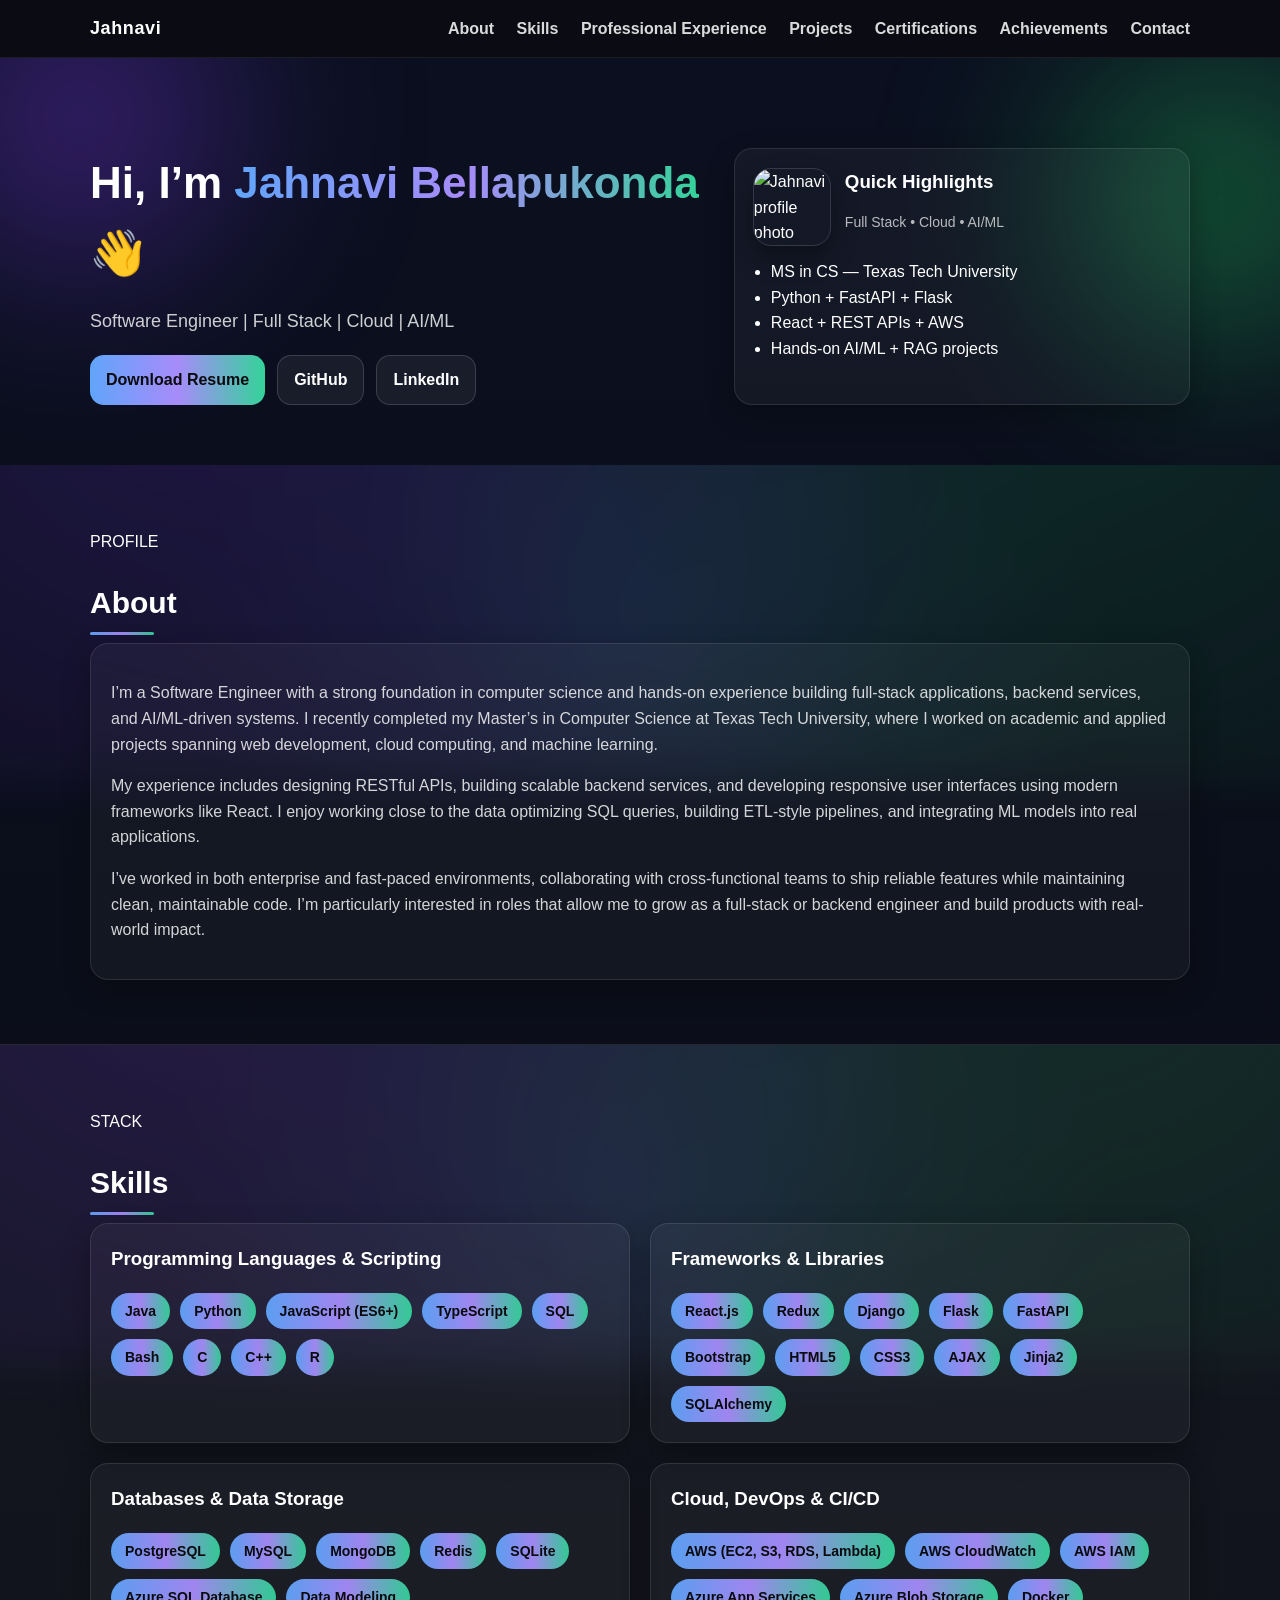
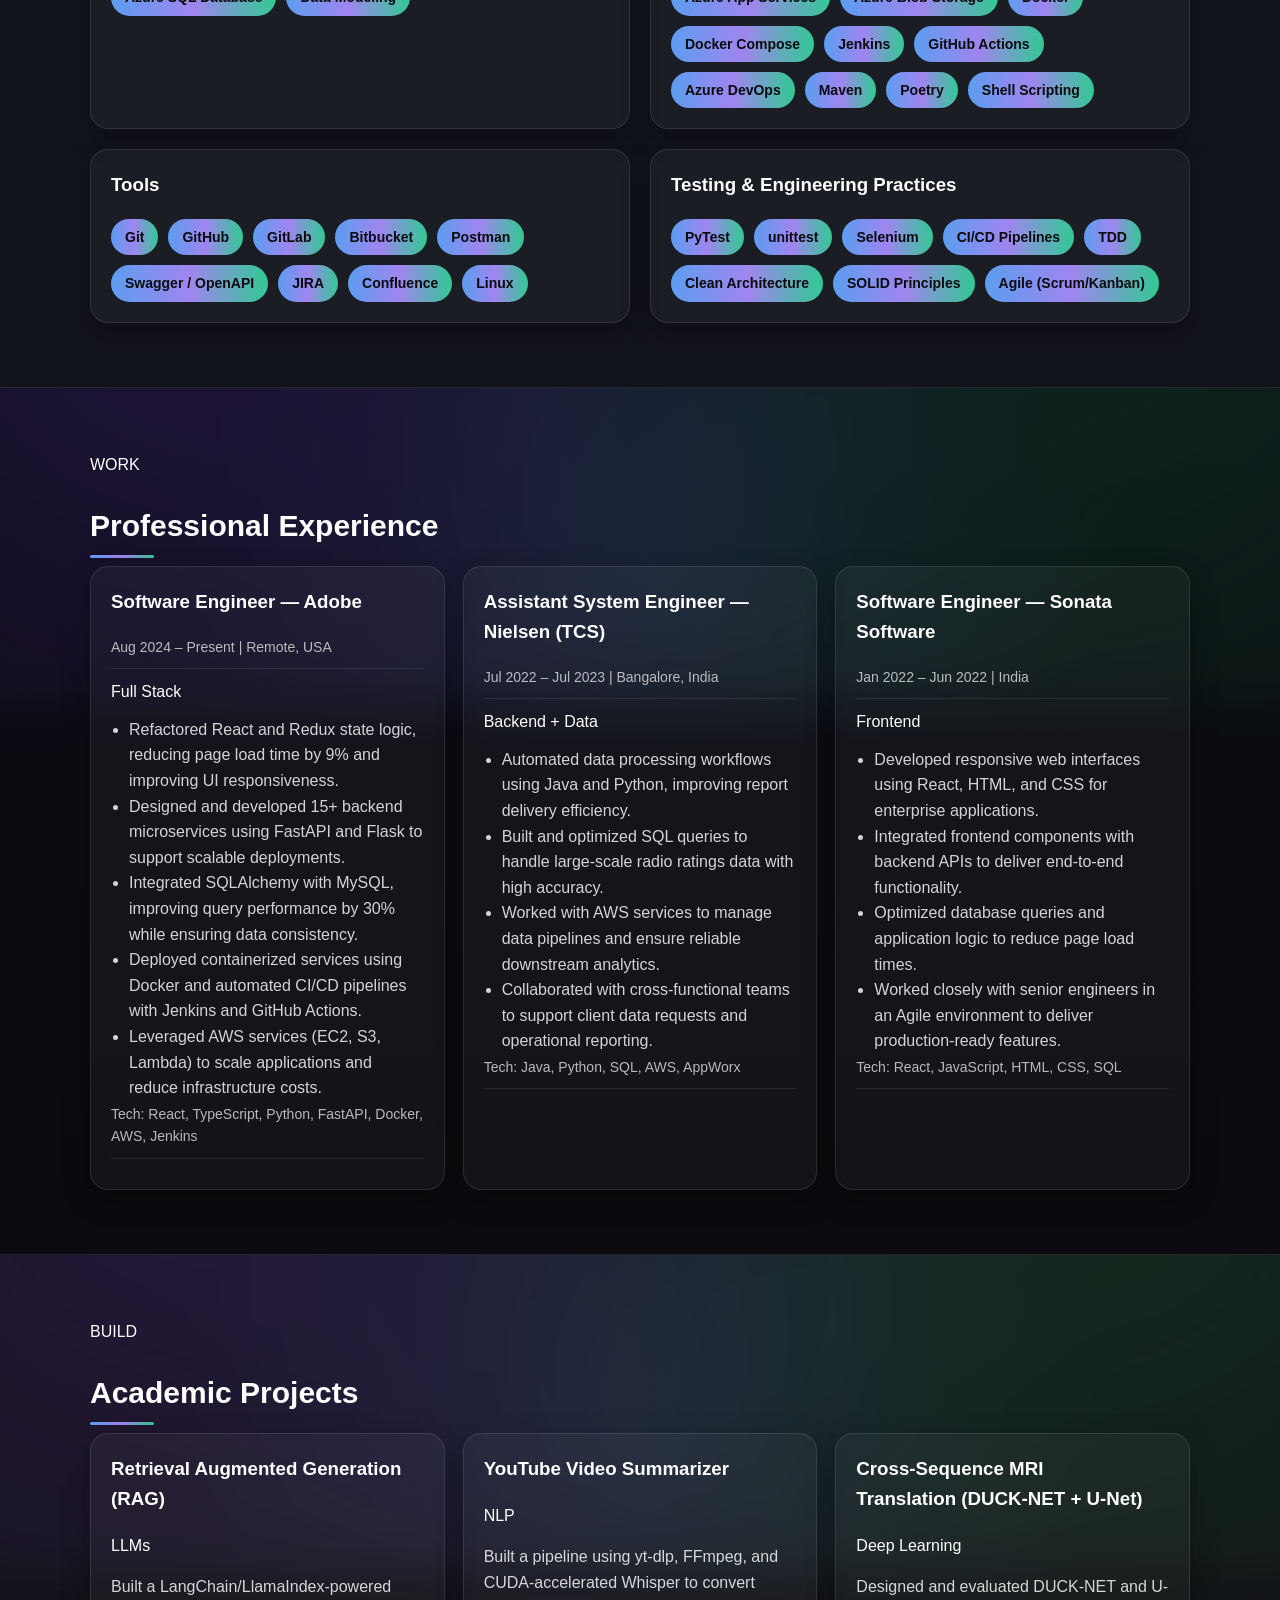
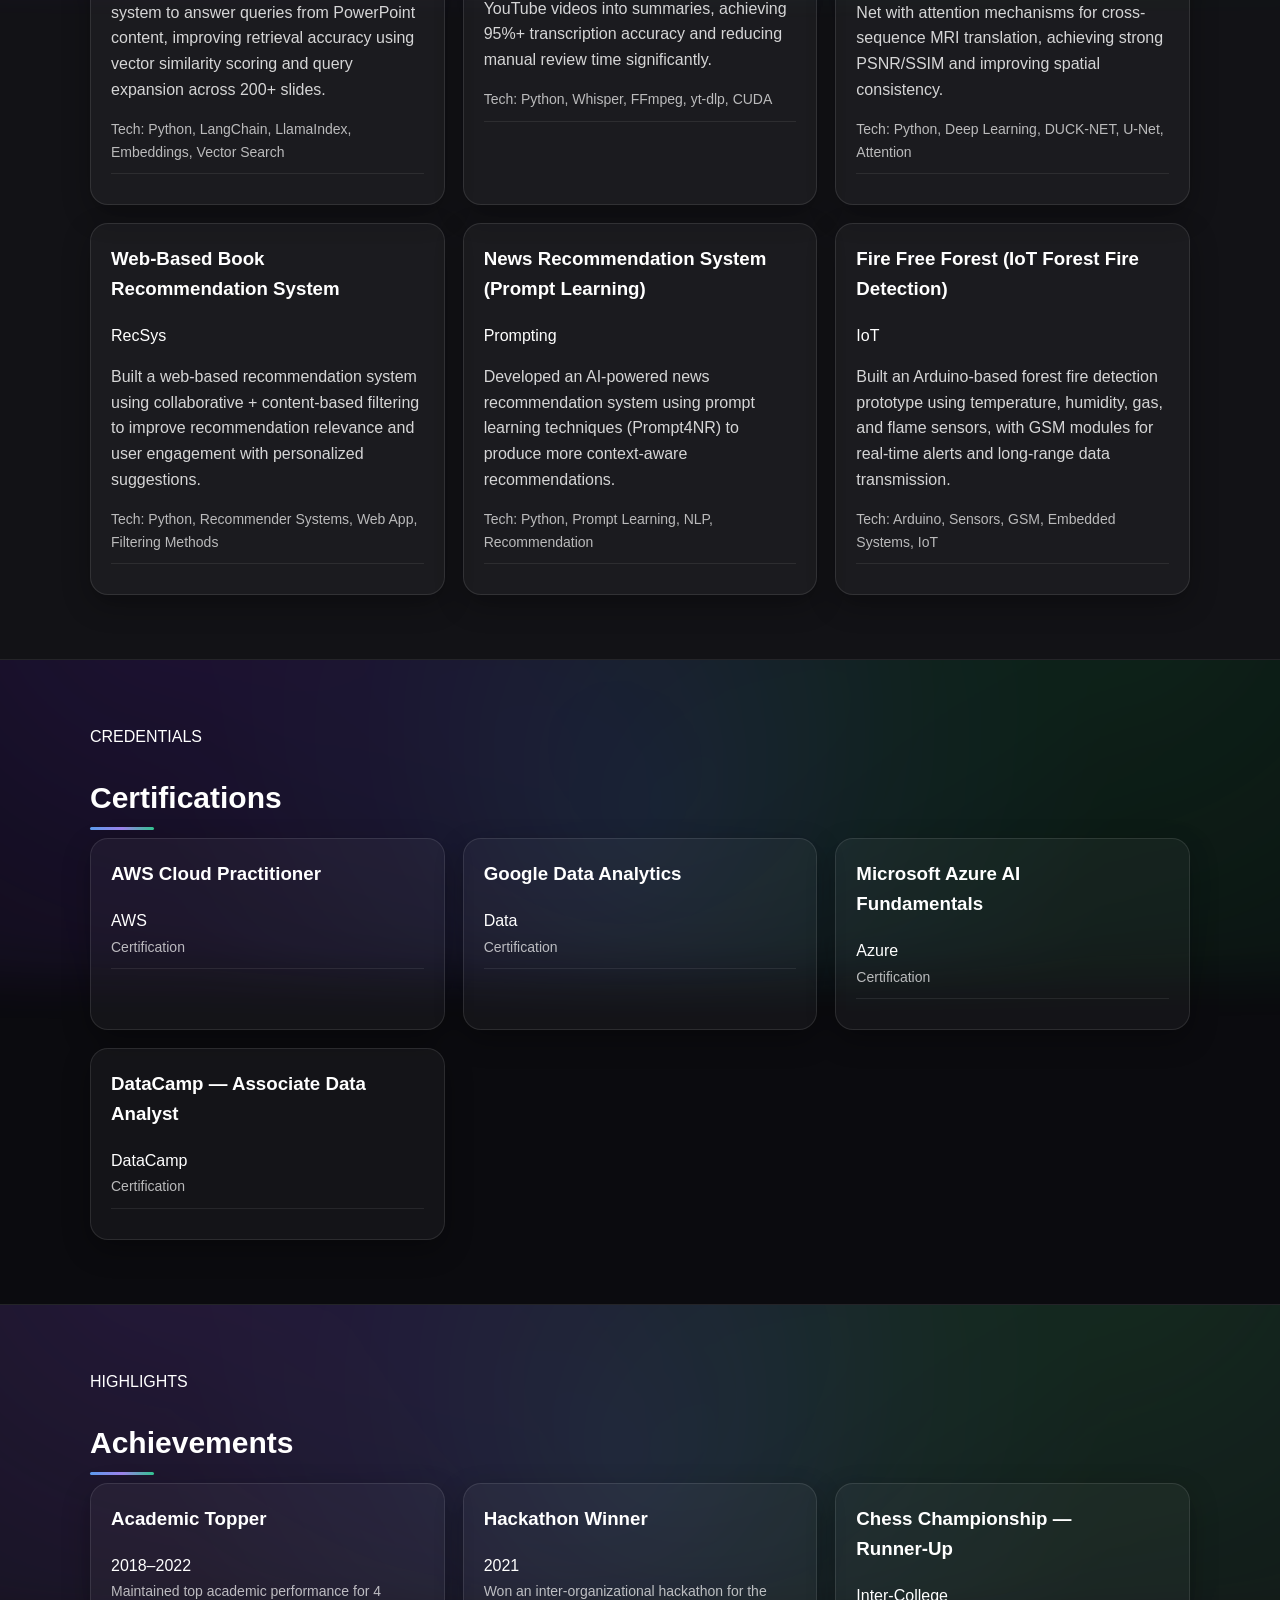
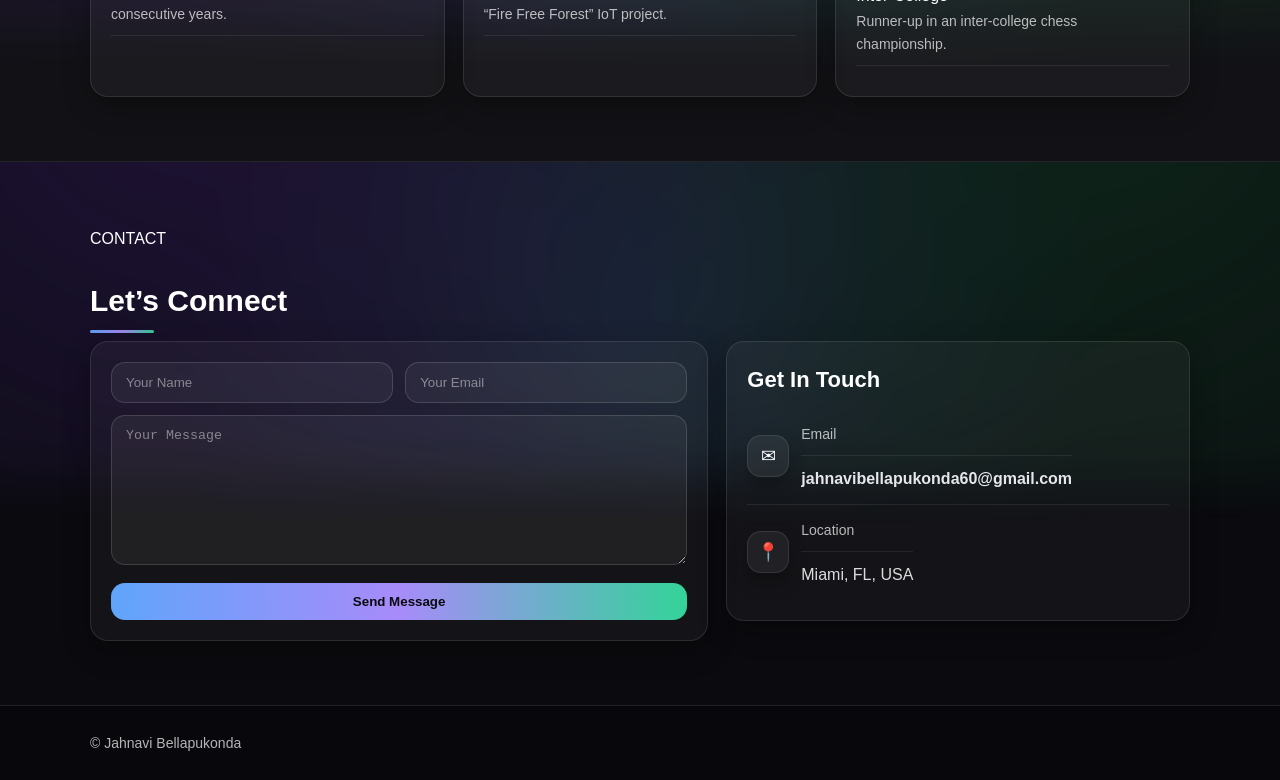
==== index.html @ 3e68bc6d "Initial commit - portfolio website" ====
<!DOCTYPE html>
<html lang="en">
<head>
  <meta charset="UTF-8" />
  <meta name="viewport" content="width=device-width, initial-scale=1.0"/>
  <title>Jahnavi Bellapukonda | Portfolio</title>
  <link rel="stylesheet" href="style.css"/>
</head>
<body>

  <header class="header">
    <div class="container nav">
      <div class="logo">Jahnavi</div>
      <nav>
        <a href="#about">About</a>
        <a href="#skills">Skills</a>
        <a href="#experience">Professional Experience</a>
        <a href="#projects">Projects</a>
        <a href="#certs">Certifications</a>
        <a href="#achievements">Achievements</a>
        <a href="#contact">Contact</a>
      </nav>
    </div>
  </header>

  <main>
    <!-- HERO -->
    <section class="hero section-glow" id="home">
      <div class="container hero-grid">
        <div>
          <h1>Hi, I’m <span class="accent">Jahnavi Bellapukonda</span> 👋</h1>
          <p class="subtitle" id="typing">Software Engineer | Full Stack | Cloud | AI/ML</p>

          <div class="btn-row">
            <a class="btn primary" href="assets/resume.pdf" target="_blank" rel="noopener">Download Resume</a>
            <a class="btn" href="https://github.com/JahnaviB4" target="_blank" rel="noopener">GitHub</a>
            <a class="btn" href="https://www.linkedin.com/in/jahnavi-bellapukonda-11b91227b/" target="_blank" rel="noopener">LinkedIn</a>
          </div>
        </div>

        <!-- RIGHT CARD: PHOTO + HIGHLIGHTS -->
        <div class="card profile-card card-hover">
          <div class="profile-top">
            <img class="avatar" src="assets/profile.jpg" alt="Jahnavi profile photo" />
            <div>
              <h3 class="profile-name">Quick Highlights</h3>
              <p class="meta">Full Stack • Cloud • AI/ML</p>
            </div>
          </div>

          <ul class="highlights">
            <li>MS in CS — Texas Tech University</li>
            <li>Python + FastAPI + Flask</li>
            <li>React + REST APIs + AWS</li>
            <li>Hands-on AI/ML + RAG projects</li>
          </ul>
        </div>
      </div>
    </section>

    <!-- ABOUT -->
    <section id="about" class="section section-glow">
      <div class="container">
        <div class="section-head">
          <div class="kicker">PROFILE</div>
          <h2>About</h2>
          <div class="section-line"></div>
        </div>

        <div class="card card-hover soft-pad">
          <p>
            I’m a Software Engineer with a strong foundation in computer science and hands-on experience building
            full-stack applications, backend services, and AI/ML-driven systems. I recently completed my Master’s
            in Computer Science at Texas Tech University, where I worked on academic and applied projects spanning
            web development, cloud computing, and machine learning.
          </p>
          <p>
            My experience includes designing RESTful APIs, building scalable backend services, and developing
            responsive user interfaces using modern frameworks like React. I enjoy working close to the data optimizing
            SQL queries, building ETL-style pipelines, and integrating ML models into real applications.
          </p>
          <p>
            I’ve worked in both enterprise and fast-paced environments, collaborating with cross-functional teams to ship
            reliable features while maintaining clean, maintainable code. I’m particularly interested in roles that allow
            me to grow as a full-stack or backend engineer and build products with real-world impact.
          </p>
        </div>
      </div>
    </section>

    <!-- SKILLS -->
    <section id="skills" class="section alt section-glow">
      <div class="container">
        <div class="section-head">
          <div class="kicker">STACK</div>
          <h2>Skills</h2>
          <div class="section-line"></div>
        </div>

        <div class="grid-2">
          <div class="chipbox card-hover">
            <h3>Programming Languages & Scripting</h3>
            <div class="chips">
              <span class="chip">Java</span>
              <span class="chip">Python</span>
              <span class="chip">JavaScript (ES6+)</span>
              <span class="chip">TypeScript</span>
              <span class="chip">SQL</span>
              <span class="chip">Bash</span>
              <span class="chip">C</span>
              <span class="chip">C++</span>
              <span class="chip">R</span>
            </div>
          </div>

          <div class="chipbox card-hover">
            <h3>Frameworks & Libraries</h3>
            <div class="chips">
              <span class="chip">React.js</span>
              <span class="chip">Redux</span>
              <span class="chip">Django</span>
              <span class="chip">Flask</span>
              <span class="chip">FastAPI</span>
              <span class="chip">Bootstrap</span>
              <span class="chip">HTML5</span>
              <span class="chip">CSS3</span>
              <span class="chip">AJAX</span>
              <span class="chip">Jinja2</span>
              <span class="chip">SQLAlchemy</span>
            </div>
          </div>

          <div class="chipbox card-hover">
            <h3>Databases & Data Storage</h3>
            <div class="chips">
              <span class="chip">PostgreSQL</span>
              <span class="chip">MySQL</span>
              <span class="chip">MongoDB</span>
              <span class="chip">Redis</span>
              <span class="chip">SQLite</span>
              <span class="chip">Azure SQL Database</span>
              <span class="chip">Data Modeling</span>
            </div>
          </div>

          <div class="chipbox card-hover">
            <h3>Cloud, DevOps & CI/CD</h3>
            <div class="chips">
              <span class="chip">AWS (EC2, S3, RDS, Lambda)</span>
              <span class="chip">AWS CloudWatch</span>
              <span class="chip">AWS IAM</span>
              <span class="chip">Azure App Services</span>
              <span class="chip">Azure Blob Storage</span>
              <span class="chip">Docker</span>
              <span class="chip">Docker Compose</span>
              <span class="chip">Jenkins</span>
              <span class="chip">GitHub Actions</span>
              <span class="chip">Azure DevOps</span>
              <span class="chip">Maven</span>
              <span class="chip">Poetry</span>
              <span class="chip">Shell Scripting</span>
            </div>
          </div>

          <div class="chipbox card-hover">
            <h3>Tools</h3>
            <div class="chips">
              <span class="chip">Git</span>
              <span class="chip">GitHub</span>
              <span class="chip">GitLab</span>
              <span class="chip">Bitbucket</span>
              <span class="chip">Postman</span>
              <span class="chip">Swagger / OpenAPI</span>
              <span class="chip">JIRA</span>
              <span class="chip">Confluence</span>
              <span class="chip">Linux</span>
            </div>
          </div>

          <div class="chipbox card-hover">
            <h3>Testing & Engineering Practices</h3>
            <div class="chips">
              <span class="chip">PyTest</span>
              <span class="chip">unittest</span>
              <span class="chip">Selenium</span>
              <span class="chip">CI/CD Pipelines</span>
              <span class="chip">TDD</span>
              <span class="chip">Clean Architecture</span>
              <span class="chip">SOLID Principles</span>
              <span class="chip">Agile (Scrum/Kanban)</span>
            </div>
          </div>
        </div>
      </div>
    </section>

    <!-- EXPERIENCE -->
    <section id="experience" class="section section-glow">
      <div class="container">
        <div class="section-head">
          <div class="kicker">WORK</div>
          <h2>Professional Experience</h2>
          <div class="section-line"></div>
        </div>

        <div class="cards">
          <article class="proj card-hover">
            <div class="card-top">
              <div>
                <h3>Software Engineer — Adobe</h3>
                <p class="meta">Aug 2024 – Present | Remote, USA</p>
              </div>
              <span class="pill">Full Stack</span>
            </div>

            <ul>
              <li>Refactored React and Redux state logic, reducing page load time by 9% and improving UI responsiveness.</li>
              <li>Designed and developed 15+ backend microservices using FastAPI and Flask to support scalable deployments.</li>
              <li>Integrated SQLAlchemy with MySQL, improving query performance by 30% while ensuring data consistency.</li>
              <li>Deployed containerized services using Docker and automated CI/CD pipelines with Jenkins and GitHub Actions.</li>
              <li>Leveraged AWS services (EC2, S3, Lambda) to scale applications and reduce infrastructure costs.</li>
            </ul>
            <p class="meta">Tech: React, TypeScript, Python, FastAPI, Docker, AWS, Jenkins</p>
          </article>

          <article class="proj card-hover">
            <div class="card-top">
              <div>
                <h3>Assistant System Engineer — Nielsen (TCS)</h3>
                <p class="meta">Jul 2022 – Jul 2023 | Bangalore, India</p>
              </div>
              <span class="pill">Backend + Data</span>
            </div>

            <ul>
              <li>Automated data processing workflows using Java and Python, improving report delivery efficiency.</li>
              <li>Built and optimized SQL queries to handle large-scale radio ratings data with high accuracy.</li>
              <li>Worked with AWS services to manage data pipelines and ensure reliable downstream analytics.</li>
              <li>Collaborated with cross-functional teams to support client data requests and operational reporting.</li>
            </ul>
            <p class="meta">Tech: Java, Python, SQL, AWS, AppWorx</p>
          </article>

          <article class="proj card-hover">
            <div class="card-top">
              <div>
                <h3>Software Engineer — Sonata Software</h3>
                <p class="meta">Jan 2022 – Jun 2022 | India</p>
              </div>
              <span class="pill">Frontend</span>
            </div>

            <ul>
              <li>Developed responsive web interfaces using React, HTML, and CSS for enterprise applications.</li>
              <li>Integrated frontend components with backend APIs to deliver end-to-end functionality.</li>
              <li>Optimized database queries and application logic to reduce page load times.</li>
              <li>Worked closely with senior engineers in an Agile environment to deliver production-ready features.</li>
            </ul>
            <p class="meta">Tech: React, JavaScript, HTML, CSS, SQL</p>
          </article>
        </div>
      </div>
    </section>

    <!-- PROJECTS -->
    <section id="projects" class="section alt section-glow">
      <div class="container">
        <div class="section-head">
          <div class="kicker">BUILD</div>
          <h2>Academic Projects</h2>
          <div class="section-line"></div>
        </div>

        <div class="cards">
          <article class="proj card-hover">
            <div class="card-top">
              <h3>Retrieval Augmented Generation (RAG)</h3>
              <span class="pill">LLMs</span>
            </div>
            <p>
              Built a LangChain/LlamaIndex-powered system to answer queries from PowerPoint content, improving retrieval
              accuracy using vector similarity scoring and query expansion across 200+ slides.
            </p>
            <p class="meta">Tech: Python, LangChain, LlamaIndex, Embeddings, Vector Search</p>
          </article>

          <article class="proj card-hover">
            <div class="card-top">
              <h3>YouTube Video Summarizer</h3>
              <span class="pill">NLP</span>
            </div>
            <p>
              Built a pipeline using yt-dlp, FFmpeg, and CUDA-accelerated Whisper to convert YouTube videos into summaries,
              achieving 95%+ transcription accuracy and reducing manual review time significantly.
            </p>
            <p class="meta">Tech: Python, Whisper, FFmpeg, yt-dlp, CUDA</p>
          </article>

          <article class="proj card-hover">
            <div class="card-top">
              <h3>Cross-Sequence MRI Translation (DUCK-NET + U-Net)</h3>
              <span class="pill">Deep Learning</span>
            </div>
            <p>
              Designed and evaluated DUCK-NET and U-Net with attention mechanisms for cross-sequence MRI translation,
              achieving strong PSNR/SSIM and improving spatial consistency.
            </p>
            <p class="meta">Tech: Python, Deep Learning, DUCK-NET, U-Net, Attention</p>
          </article>

          <article class="proj card-hover">
            <div class="card-top">
              <h3>Web-Based Book Recommendation System</h3>
              <span class="pill">RecSys</span>
            </div>
            <p>
              Built a web-based recommendation system using collaborative + content-based filtering to improve recommendation
              relevance and user engagement with personalized suggestions.
            </p>
            <p class="meta">Tech: Python, Recommender Systems, Web App, Filtering Methods</p>
          </article>

          <article class="proj card-hover">
            <div class="card-top">
              <h3>News Recommendation System (Prompt Learning)</h3>
              <span class="pill">Prompting</span>
            </div>
            <p>
              Developed an AI-powered news recommendation system using prompt learning techniques (Prompt4NR) to produce
              more context-aware recommendations.
            </p>
            <p class="meta">Tech: Python, Prompt Learning, NLP, Recommendation</p>
          </article>

          <article class="proj card-hover">
            <div class="card-top">
              <h3>Fire Free Forest (IoT Forest Fire Detection)</h3>
              <span class="pill">IoT</span>
            </div>
            <p>
              Built an Arduino-based forest fire detection prototype using temperature, humidity, gas, and flame sensors, with
              GSM modules for real-time alerts and long-range data transmission.
            </p>
            <p class="meta">Tech: Arduino, Sensors, GSM, Embedded Systems, IoT</p>
          </article>
        </div>
      </div>
    </section>

    <!-- CERTIFICATIONS -->
    <section id="certs" class="section section-glow">
      <div class="container">
        <div class="section-head">
          <div class="kicker">CREDENTIALS</div>
          <h2>Certifications</h2>
          <div class="section-line"></div>
        </div>

        <div class="cards">
          <article class="proj card-hover">
            <div class="card-top">
              <h3>AWS Cloud Practitioner</h3>
              <span class="pill">AWS</span>
            </div>
            <p class="meta">Certification</p>
          </article>

          <article class="proj card-hover">
            <div class="card-top">
              <h3>Google Data Analytics</h3>
              <span class="pill">Data</span>
            </div>
            <p class="meta">Certification</p>
          </article>

          <article class="proj card-hover">
            <div class="card-top">
              <h3>Microsoft Azure AI Fundamentals</h3>
              <span class="pill">Azure</span>
            </div>
            <p class="meta">Certification</p>
          </article>

          <!-- NEW CERT -->
          <article class="proj card-hover">
            <div class="card-top">
              <h3>DataCamp — Associate Data Analyst</h3>
              <span class="pill">DataCamp</span>
            </div>
            <p class="meta">Certification</p>
          </article>
        </div>
      </div>
    </section>

    <!-- ACHIEVEMENTS (NEW) -->
    <section id="achievements" class="section alt section-glow">
      <div class="container">
        <div class="section-head">
          <div class="kicker">HIGHLIGHTS</div>
          <h2>Achievements</h2>
          <div class="section-line"></div>
        </div>

        <div class="cards">
          <article class="proj card-hover">
            <div class="card-top">
              <h3>Academic Topper</h3>
              <span class="pill">2018–2022</span>
            </div>
            <p class="meta">Maintained top academic performance for 4 consecutive years.</p>
          </article>

          <article class="proj card-hover">
            <div class="card-top">
              <h3>Hackathon Winner</h3>
              <span class="pill">2021</span>
            </div>
            <p class="meta">Won an inter-organizational hackathon for the “Fire Free Forest” IoT project.</p>
          </article>

          <article class="proj card-hover">
            <div class="card-top">
              <h3>Chess Championship — Runner-Up</h3>
              <span class="pill">Inter-College</span>
            </div>
            <p class="meta">Runner-up in an inter-college chess championship.</p>
          </article>
        </div>
      </div>
    </section>

    <!-- CONTACT -->
    <section id="contact" class="section section-glow">
  <div class="container">
    <div class="section-head">
      <div class="kicker">CONTACT</div>
      <h2>Let’s Connect</h2>
      <div class="section-line"></div>
    </div>

    <div class="contact-grid">
      <!-- LEFT: FORM -->
      <div class="proj contact-card card-hover">
        <form id="contactForm"
      class="contact-form"
      action="https://formsubmit.co/jahnavibellapukonda60@gmail.com"
      method="POST">
          
          <input type="hidden" name="_subject" value="New message from portfolio">
          <input type="hidden" name="_captcha" value="false">
          <input type="hidden" name="_template" value="table">
          <input type="hidden" name="_next" value="thankyou.html">

          <div class="row-2">
            <input class="input" type="text" name="name" placeholder="Your Name" required>
            <input class="input" type="email" name="email" placeholder="Your Email" required>
          </div>

          <textarea class="input textarea" name="message" placeholder="Your Message" required></textarea>

          <button class="btn primary submit-btn" type="submit">Send Message</button>
        </form>
        <div id="form-status" class="form-status"></div>

        
      </div>

      <!-- RIGHT: GET IN TOUCH -->
      <div class="proj contact-info card-hover">
        <h3 class="contact-title">Get In Touch</h3>

        <div class="info-item">
          <div class="info-icon" aria-hidden="true">✉</div>
          <div>
            <div class="meta">Email</div>
            <a class="info-link" href="mailto:jahnavibellapukonda60@gmail.com">
              jahnavibellapukonda60@gmail.com
            </a>
          </div>
        </div>

        <div class="info-item">
          <div class="info-icon" aria-hidden="true">📍</div>
          <div>
            <div class="meta">Location</div>
            <div class="info-text">Miami, FL, USA</div>
          </div>
        </div>
      </div>
    </div>
  </div>
</section>


  </main>

  <footer class="footer">
    <div class="container">© <span id="year"></span> Jahnavi Bellapukonda</div>
  </footer>

  <script src="script.js"></script>
</body>
</html>
---- style.css ----
/* =====================
   GLOBAL STYLES
===================== */
* { box-sizing: border-box; }

html { scroll-behavior: smooth; }

body {
  margin: 0;
  font-family: "Inter", Arial, sans-serif;
  background: linear-gradient(180deg, #0b1020 0%, #0b0b0f 50%, #0b0b0f 100%);
  color: #ffffff;
  line-height: 1.6;
}

/* Make all sections feel like the hero (subtle texture + glow) */
.section {
  padding: 64px 0;
  position: relative;
  overflow: hidden;
}

.section::before {
  content: "";
  position: absolute;
  inset: -200px -120px auto -120px;
  height: 520px;
  background:
    radial-gradient(circle at 20% 20%, rgba(124, 58, 237, 0.22) 0%, transparent 60%),
    radial-gradient(circle at 80% 20%, rgba(34, 197, 94, 0.18) 0%, transparent 58%),
    radial-gradient(circle at 50% 70%, rgba(96, 165, 250, 0.14) 0%, transparent 55%);
  filter: blur(26px);
  opacity: 0.8;
  pointer-events: none;
  z-index: 0;
}

.section > .container {
  position: relative;
  z-index: 1;
}

.section.alt {
  background: rgba(255, 255, 255, 0.03);
  border-top: 1px solid rgba(255, 255, 255, 0.08);
  border-bottom: 1px solid rgba(255, 255, 255, 0.08);
}

/* Subtle “grid noise” for depth */
body::before {
  content: "";
  position: fixed;
  inset: 0;
  background:
    linear-gradient(rgba(255,255,255,0.04) 1px, transparent 1px),
    linear-gradient(90deg, rgba(255,255,255,0.04) 1px, transparent 1px);
  background-size: 48px 48px;
  opacity: 0.03;
  pointer-events: none;
  z-index: -1;
}

/* =====================
   LAYOUT
===================== */
.container {
  width: min(1100px, 92%);
  margin: 0 auto;
}

/* =====================
   HEADER / NAV
===================== */
.header {
  position: sticky;
  top: 0;
  z-index: 100;
  background: rgba(10, 10, 15, 0.7);
  backdrop-filter: blur(12px);
  border-bottom: 1px solid rgba(255,255,255,0.08);
}

.nav {
  display: flex;
  align-items: center;
  justify-content: space-between;
  padding: 14px 0;
}

.logo {
  font-size: 18px;
  font-weight: 800;
  letter-spacing: 0.6px;
}

nav a {
  margin-left: 18px;
  text-decoration: none;
  color: rgba(255,255,255,0.85);
  font-weight: 600;
}

nav a:hover { color: #ffffff; }

/* =====================
   HERO SECTION
===================== */
.hero {
  position: relative;
  padding: 90px 0 60px;
  overflow: hidden;
}

/* Glow blobs */
.hero::before,
.hero::after {
  content: "";
  position: absolute;
  width: 520px;
  height: 520px;
  filter: blur(90px);
  opacity: 0.55;
  border-radius: 50%;
  z-index: 0;
}

.hero::before {
  left: -180px;
  top: -200px;
  background: radial-gradient(circle, #7c3aed 0%, transparent 60%);
}

.hero::after {
  right: -200px;
  top: -120px;
  background: radial-gradient(circle, #22c55e 0%, transparent 60%);
}

.hero-grid {
  position: relative;
  z-index: 1;
  display: grid;
  grid-template-columns: 1.35fr 1fr;
  gap: 28px;
}

h1 {
  font-size: 44px;
  margin: 0 0 12px;
}

.subtitle {
  font-size: 18px;
  color: rgba(255,255,255,0.8);
  margin-bottom: 20px;
}

.accent {
  background: linear-gradient(90deg, #60a5fa, #a78bfa, #34d399);
  background-clip: text;
  -webkit-background-clip: text;
  color: transparent;
}

/* =====================
   BUTTONS
===================== */
.btn-row {
  display: flex;
  gap: 12px;
  flex-wrap: wrap;
  margin-top: 10px;
}

.btn {
  padding: 11px 16px;
  border-radius: 14px;
  text-decoration: none;
  font-weight: 700;
  color: #ffffff;
  border: 1px solid rgba(255,255,255,0.15);
  background: rgba(255,255,255,0.06);
  transition: transform 0.15s ease, background 0.15s ease, box-shadow 0.15s ease;
  display: inline-flex;
  align-items: center;
  justify-content: center;
}

.btn:hover {
  transform: translateY(-2px);
  background: rgba(255,255,255,0.12);
  box-shadow: 0 14px 30px rgba(0,0,0,0.4);
}

.btn.primary {
  border: none;
  color: #0b0b0f;
  background: linear-gradient(90deg, #60a5fa, #a78bfa, #34d399);
}

/* =====================
   TEXT
===================== */
h2 {
  font-size: 30px;
  margin-bottom: 16px;
  position: relative;
  display: inline-block;
}

h2::after {
  content: "";
  position: absolute;
  left: 0;
  bottom: -8px;
  width: 64px;
  height: 3px;
  border-radius: 999px;
  background: linear-gradient(90deg, #60a5fa, #a78bfa, #34d399);
  opacity: 0.95;
}

h3 { margin-top: 0; }

p { color: rgba(255,255,255,0.82); }

.meta {
  font-size: 14px;
  color: rgba(255,255,255,0.7);
}

/* =====================
   CARDS (Base)
===================== */
.card,
.proj,
.chipbox {
  background: rgba(255,255,255,0.04);
  border: 1px solid rgba(255,255,255,0.10);
  border-radius: 18px;
  padding: 20px;
  box-shadow: 0 10px 28px rgba(0,0,0,0.3);
  position: relative;
  overflow: hidden;
  transition: transform 0.18s ease, box-shadow 0.18s ease, border-color 0.18s ease, background 0.18s ease;
}

/* Gradient “sheen” overlay */
.card::before,
.proj::before,
.chipbox::before {
  content: "";
  position: absolute;
  inset: -2px;
  background: radial-gradient(circle at 15% 10%, rgba(96,165,250,0.18), transparent 55%),
              radial-gradient(circle at 85% 30%, rgba(167,139,250,0.16), transparent 55%),
              radial-gradient(circle at 70% 90%, rgba(52,211,153,0.14), transparent 55%);
  opacity: 0;
  transition: opacity 0.18s ease;
  pointer-events: none;
}

/* Card hover for ALL blocks you asked:
   - Skills blocks (chipbox)
   - Professional Experience cards (proj)
   - Academic Projects cards (proj)
   - Certifications cards (proj)
   - Achievements cards (use .proj as well in HTML)
*/
.card:hover,
.proj:hover,
.chipbox:hover {
  transform: translateY(-6px);
  background: rgba(255,255,255,0.06);
  border-color: rgba(147,197,253,0.35);
  box-shadow: 0 18px 42px rgba(0,0,0,0.45);
}

.card:hover::before,
.proj:hover::before,
.chipbox:hover::before {
  opacity: 1;
}

/* Slight lift on lists inside cards */
.proj ul {
  margin: 12px 0 0;
  padding-left: 18px;
}

.proj li { color: rgba(255,255,255,0.82); }

.cards {
  display: grid;
  grid-template-columns: repeat(3, 1fr);
  gap: 18px;
}

/* =====================
   HERO PROFILE CARD
===================== */
.profile-card { padding: 18px; }

.profile-top {
  display: flex;
  gap: 14px;
  align-items: center;
  margin-bottom: 12px;
}

.avatar {
  width: 78px;
  height: 78px;
  border-radius: 18px;
  object-fit: cover;
  border: 1px solid rgba(255,255,255,0.14);
  box-shadow: 0 12px 24px rgba(0,0,0,0.35);
}

.profile-name { margin: 0; }

.highlights {
  margin: 10px 0 0;
  padding-left: 18px;
}

/* =====================
   SKILLS SECTION
===================== */
.grid-2 {
  display: grid;
  grid-template-columns: 1fr 1fr;
  gap: 20px;
}

.chips {
  display: flex;
  flex-wrap: wrap;
  gap: 10px;
  margin-top: 10px;
}

.chip {
  padding: 7px 14px;
  font-size: 14px;
  font-weight: 700;
  border-radius: 999px;
  color: #0b0b0f;
  background: linear-gradient(
    90deg,
    rgba(96,165,250,0.95),
    rgba(167,139,250,0.95),
    rgba(52,211,153,0.95)
  );
  transition: transform 0.12s ease, filter 0.12s ease;
}

.chip:hover {
  transform: scale(1.06);
  filter: brightness(1.05);
}

/* Add a small badge-like label style if you want to use later */
.badge {
  display: inline-flex;
  align-items: center;
  gap: 8px;
  font-weight: 800;
  font-size: 13px;
  color: rgba(255,255,255,0.9);
  padding: 8px 12px;
  border-radius: 999px;
  border: 1px solid rgba(255,255,255,0.12);
  background: rgba(255,255,255,0.05);
}

/* =====================
   EXPERIENCE / PROJECTS / CERTS / ACHIEVEMENTS (extra polish)
===================== */
/* Title row inside cards: optional for small icons */
.proj h3 {
  display: flex;
  align-items: center;
  justify-content: space-between;
  gap: 10px;
}

.proj h3::after {
  content: "↗";
  font-size: 14px;
  opacity: 0;
  transform: translateY(2px);
  transition: opacity 0.18s ease, transform 0.18s ease;
  color: rgba(191,219,254,0.95);
}

.proj:hover h3::after {
  opacity: 1;
  transform: translateY(0px);
}

/* Subtle divider line inside project/experience cards */
.proj .meta {
  margin-top: 2px;
  margin-bottom: 10px;
  padding-bottom: 10px;
  border-bottom: 1px solid rgba(255,255,255,0.08);
}

/* =====================
   CONTACT SECTION
===================== */
.contact-grid {
  display: grid;
  grid-template-columns: 1.2fr 0.9fr;
  gap: 18px;
  align-items: start;
}

.contact-form { display: grid; gap: 12px; }

.row-2 {
  display: grid;
  grid-template-columns: 1fr 1fr;
  gap: 12px;
}

.input {
  width: 100%;
  padding: 12px 14px;
  border-radius: 14px;
  border: 1px solid rgba(255,255,255,0.14);
  background: rgba(255,255,255,0.05);
  color: rgba(255,255,255,0.92);
  outline: none;
}

.input::placeholder { color: rgba(255,255,255,0.45); }

.input:focus {
  border-color: rgba(147,197,253,0.65);
  box-shadow: 0 0 0 3px rgba(147,197,253,0.12);
}

.textarea {
  min-height: 150px;
  resize: vertical;
}

.submit-btn {
  margin-top: 6px;
  cursor: pointer;
}

.contact-title {
  margin-bottom: 12px;
  font-size: 22px;
}

.info-item {
  display: flex;
  gap: 12px;
  align-items: center;
  padding: 12px 0;
  border-bottom: 1px solid rgba(255,255,255,0.08);
}

.info-item:last-of-type { border-bottom: none; }

.info-icon {
  width: 42px;
  height: 42px;
  border-radius: 14px;
  display: grid;
  place-items: center;
  background: rgba(255,255,255,0.06);
  border: 1px solid rgba(255,255,255,0.10);
  box-shadow: 0 10px 18px rgba(0,0,0,0.25);
  font-size: 18px;
}

.info-link {
  color: #e5e7eb;
  text-decoration: none;
  font-weight: 700;
}

.info-link:hover { color: #ffffff; }

.info-text { color: rgba(255,255,255,0.85); }

.socials { margin-top: 16px; }

.socials-title {
  font-weight: 800;
  letter-spacing: 0.4px;
  margin-bottom: 10px;
  color: rgba(255,255,255,0.9);
}

.social-row {
  display: flex;
  gap: 10px;
  flex-wrap: wrap;
}

.social-btn {
  width: 44px;
  height: 44px;
  border-radius: 999px;
  display: grid;
  place-items: center;
  text-decoration: none;
  font-weight: 900;
  color: #0b0b0f;
  background: linear-gradient(90deg, #60a5fa, #a78bfa, #34d399);
  border: 1px solid rgba(255,255,255,0.12);
  transition: transform 0.12s ease, box-shadow 0.12s ease, filter 0.12s ease;
}

.social-btn:hover {
  transform: translateY(-2px);
  box-shadow: 0 14px 30px rgba(0,0,0,0.35);
  filter: brightness(1.05);
}

/* =====================
   FOOTER
===================== */
.footer {
  padding: 26px 0;
  border-top: 1px solid rgba(255,255,255,0.1);
  background: rgba(0,0,0,0.2);
  color: rgba(255,255,255,0.7);
  font-size: 14px;
}

/* =====================
   LINKS
===================== */
a { color: #93c5fd; }
a:hover { color: #bfdbfe; }

/* =====================
   RESPONSIVE
===================== */
@media (max-width: 900px) {
  .hero-grid { grid-template-columns: 1fr; }
  .cards { grid-template-columns: 1fr; }
  .grid-2 { grid-template-columns: 1fr; }
  .contact-grid { grid-template-columns: 1fr; }
  .row-2 { grid-template-columns: 1fr; }
  h1 { font-size: 36px; }
}
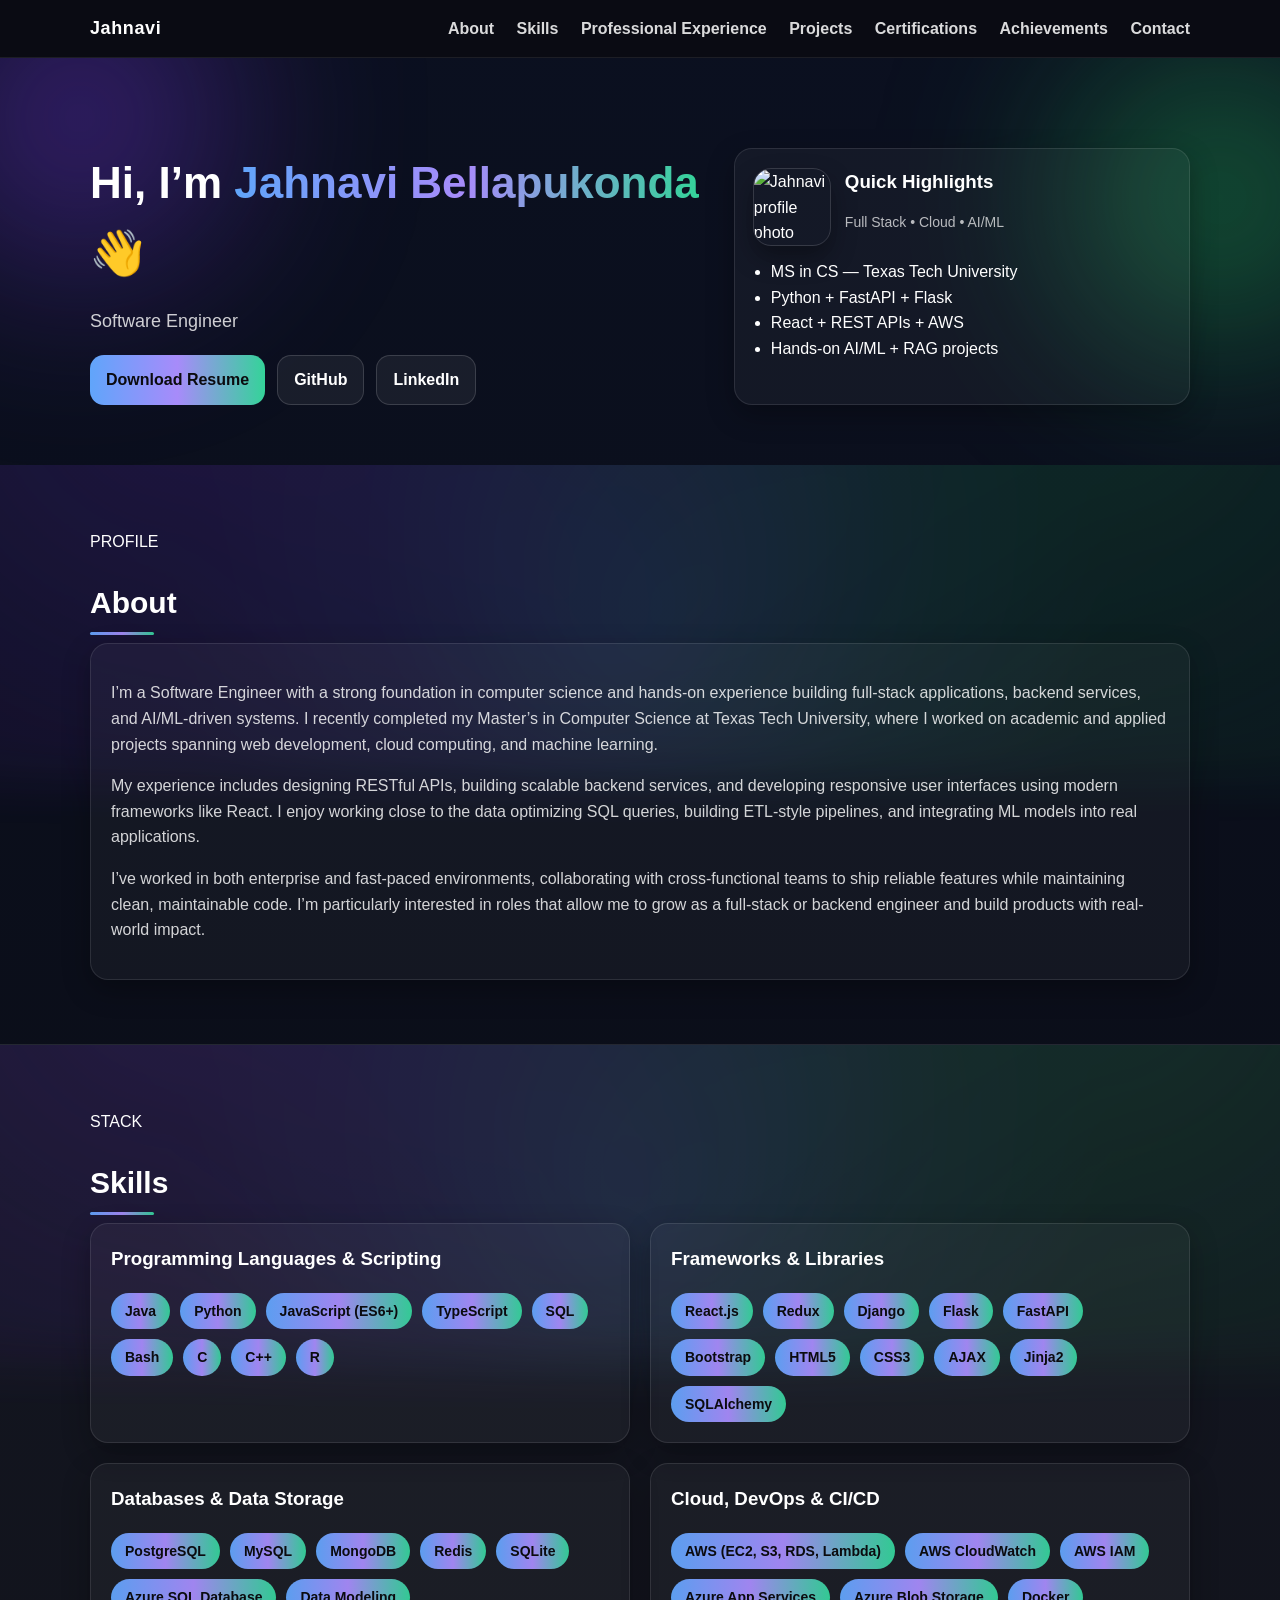
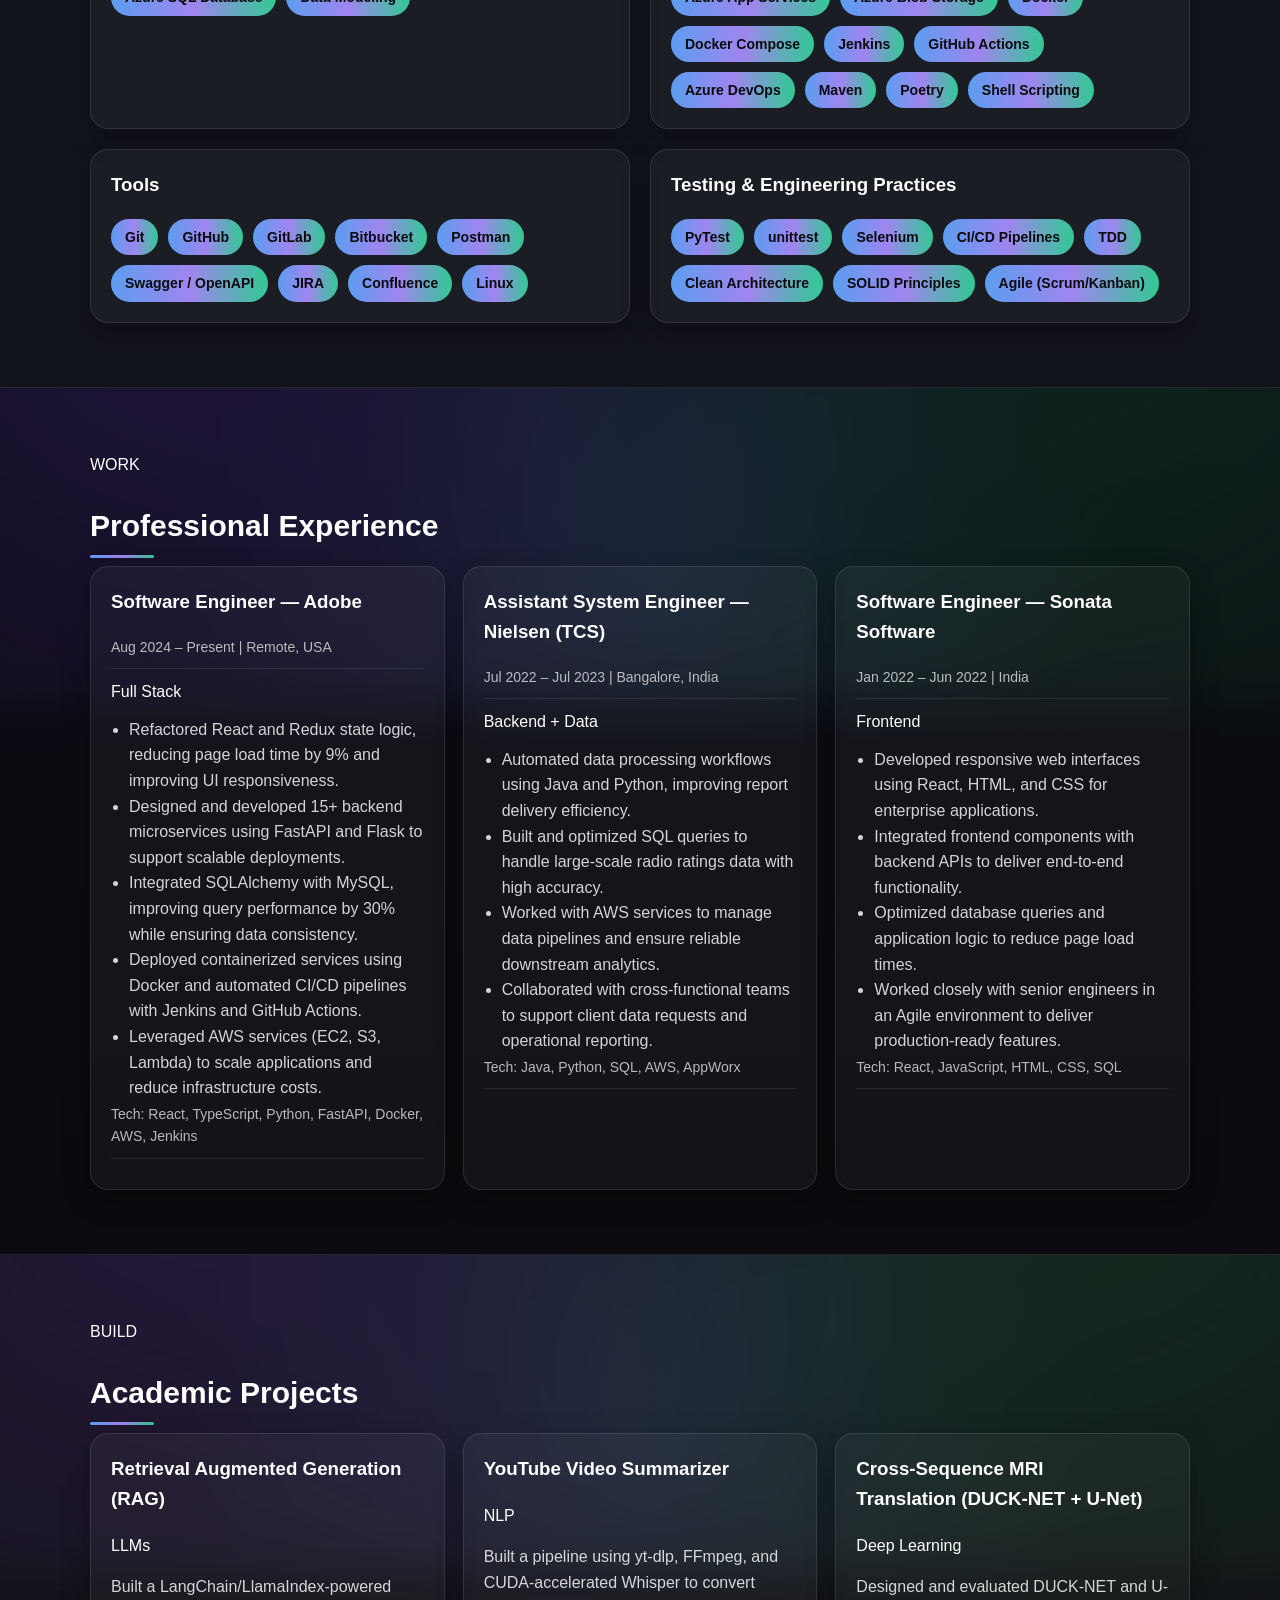
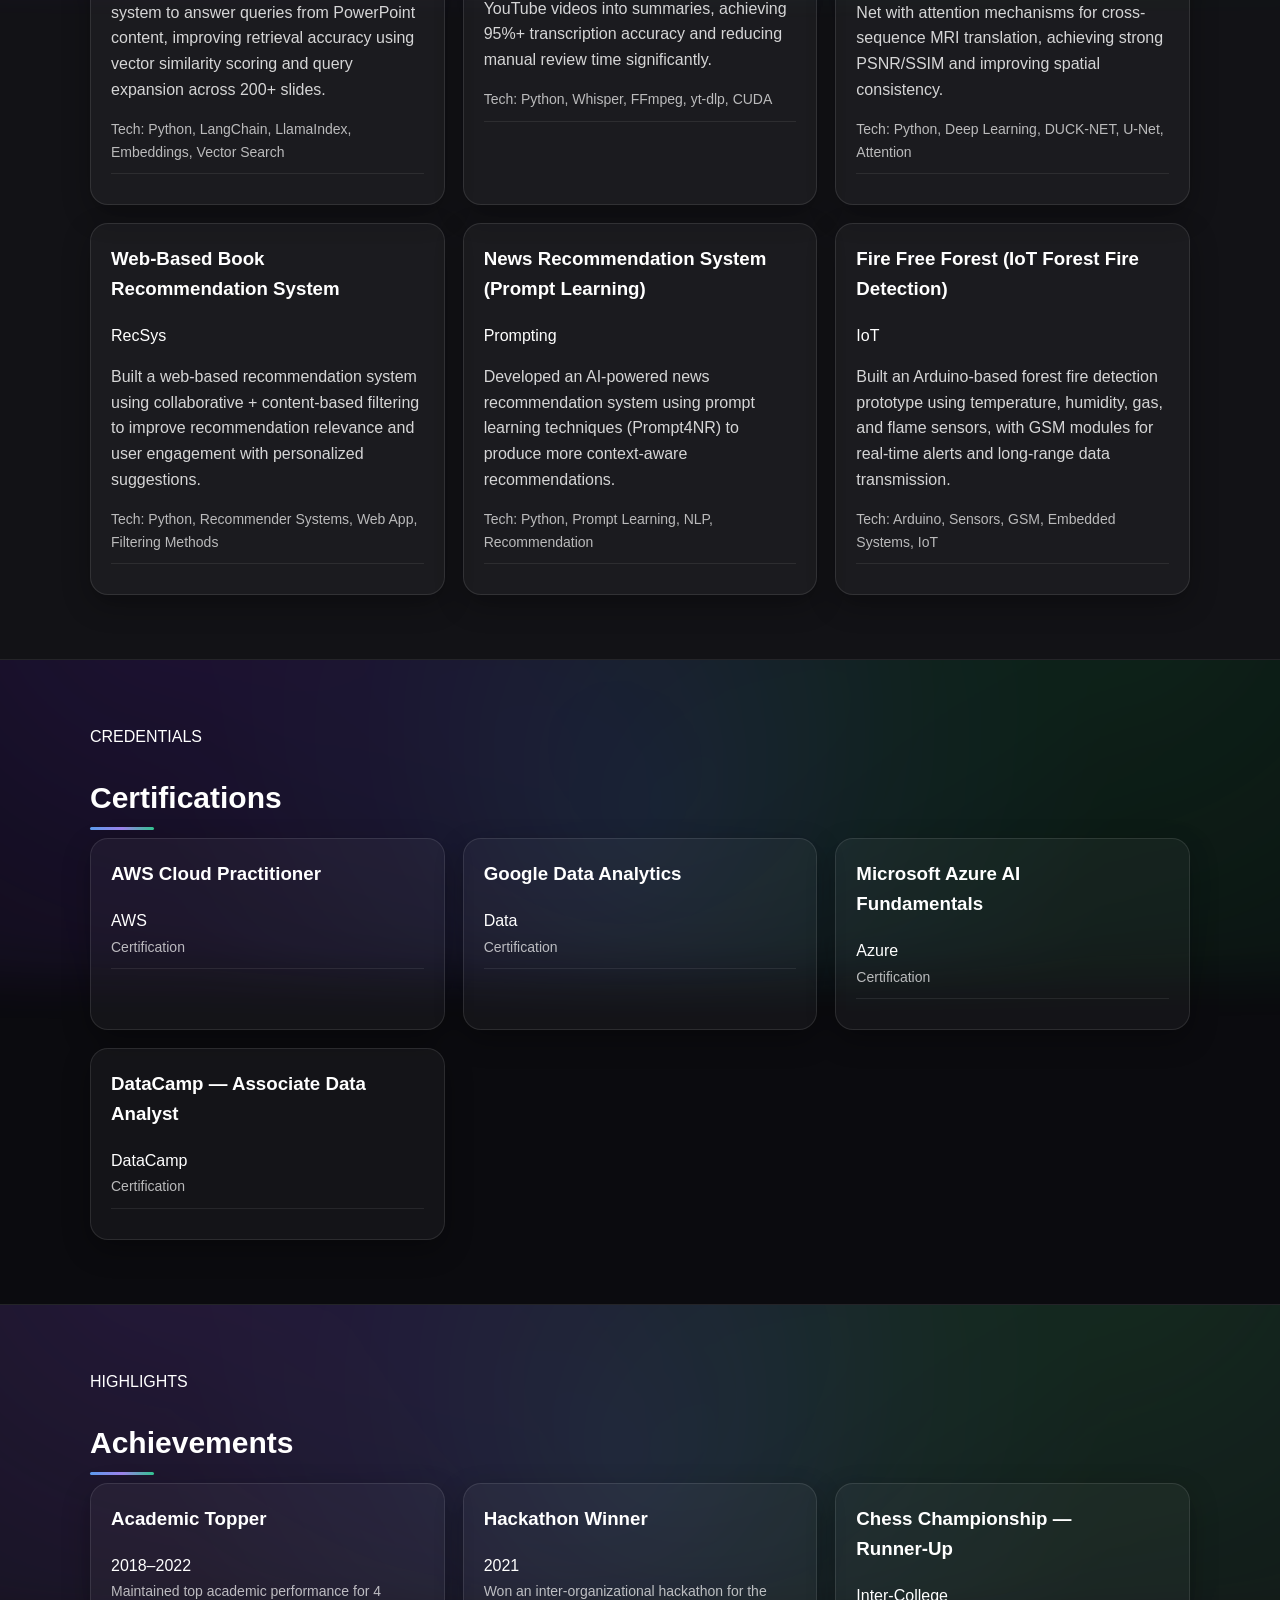
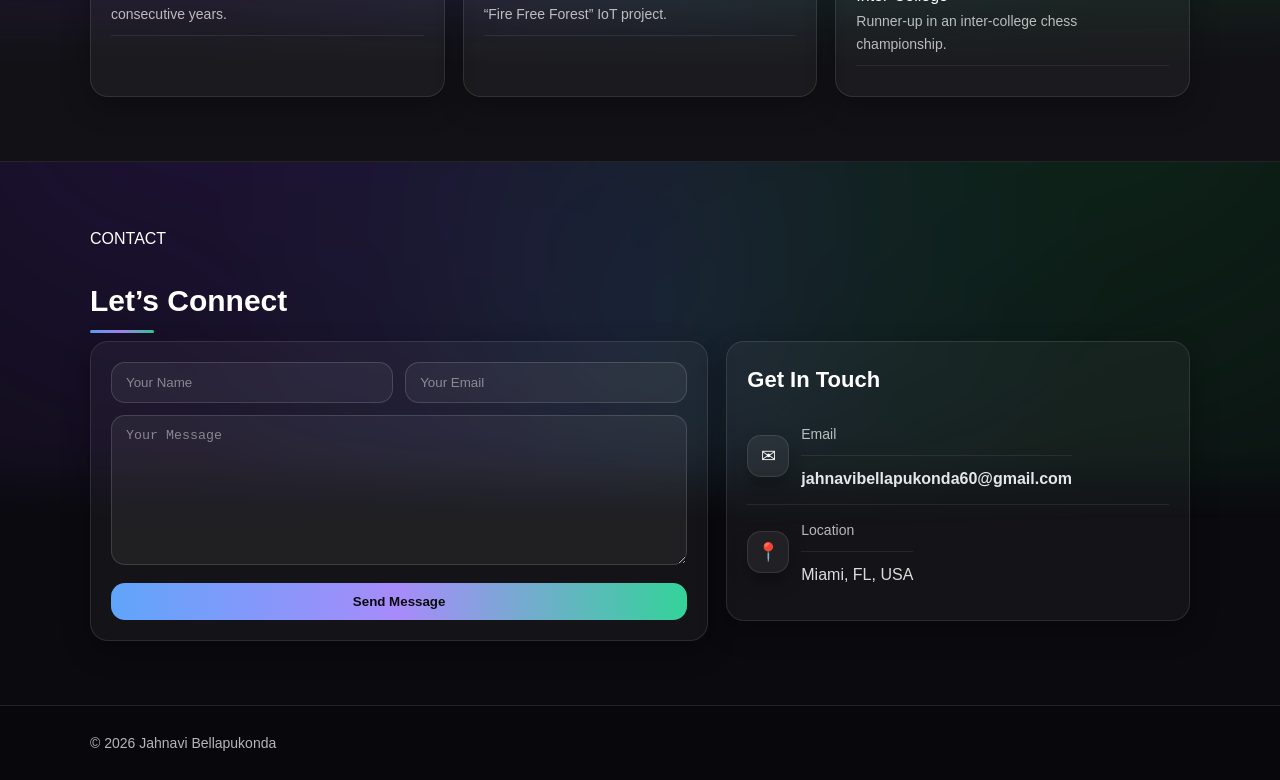
==== commit 6f18a949: "Remove thankyou page" ====
--- a/index.html
+++ b/index.html
@@ -450,7 +450,7 @@
           <input type="hidden" name="_subject" value="New message from portfolio">
           <input type="hidden" name="_captcha" value="false">
           <input type="hidden" name="_template" value="table">
-          <input type="hidden" name="_next" value="thankyou.html">
+         
 
           <div class="row-2">
             <input class="input" type="text" name="name" placeholder="Your Name" required>
@@ -461,7 +461,7 @@
 
           <button class="btn primary submit-btn" type="submit">Send Message</button>
         </form>
-        <div id="form-status" class="form-status"></div>
+        
 
         
       </div>
@@ -499,6 +499,6 @@
     <div class="container">© <span id="year"></span> Jahnavi Bellapukonda</div>
   </footer>
 
-  <script src="script.js"></script>
+  <script src="scriprt.js"></script>
 </body>
 </html>
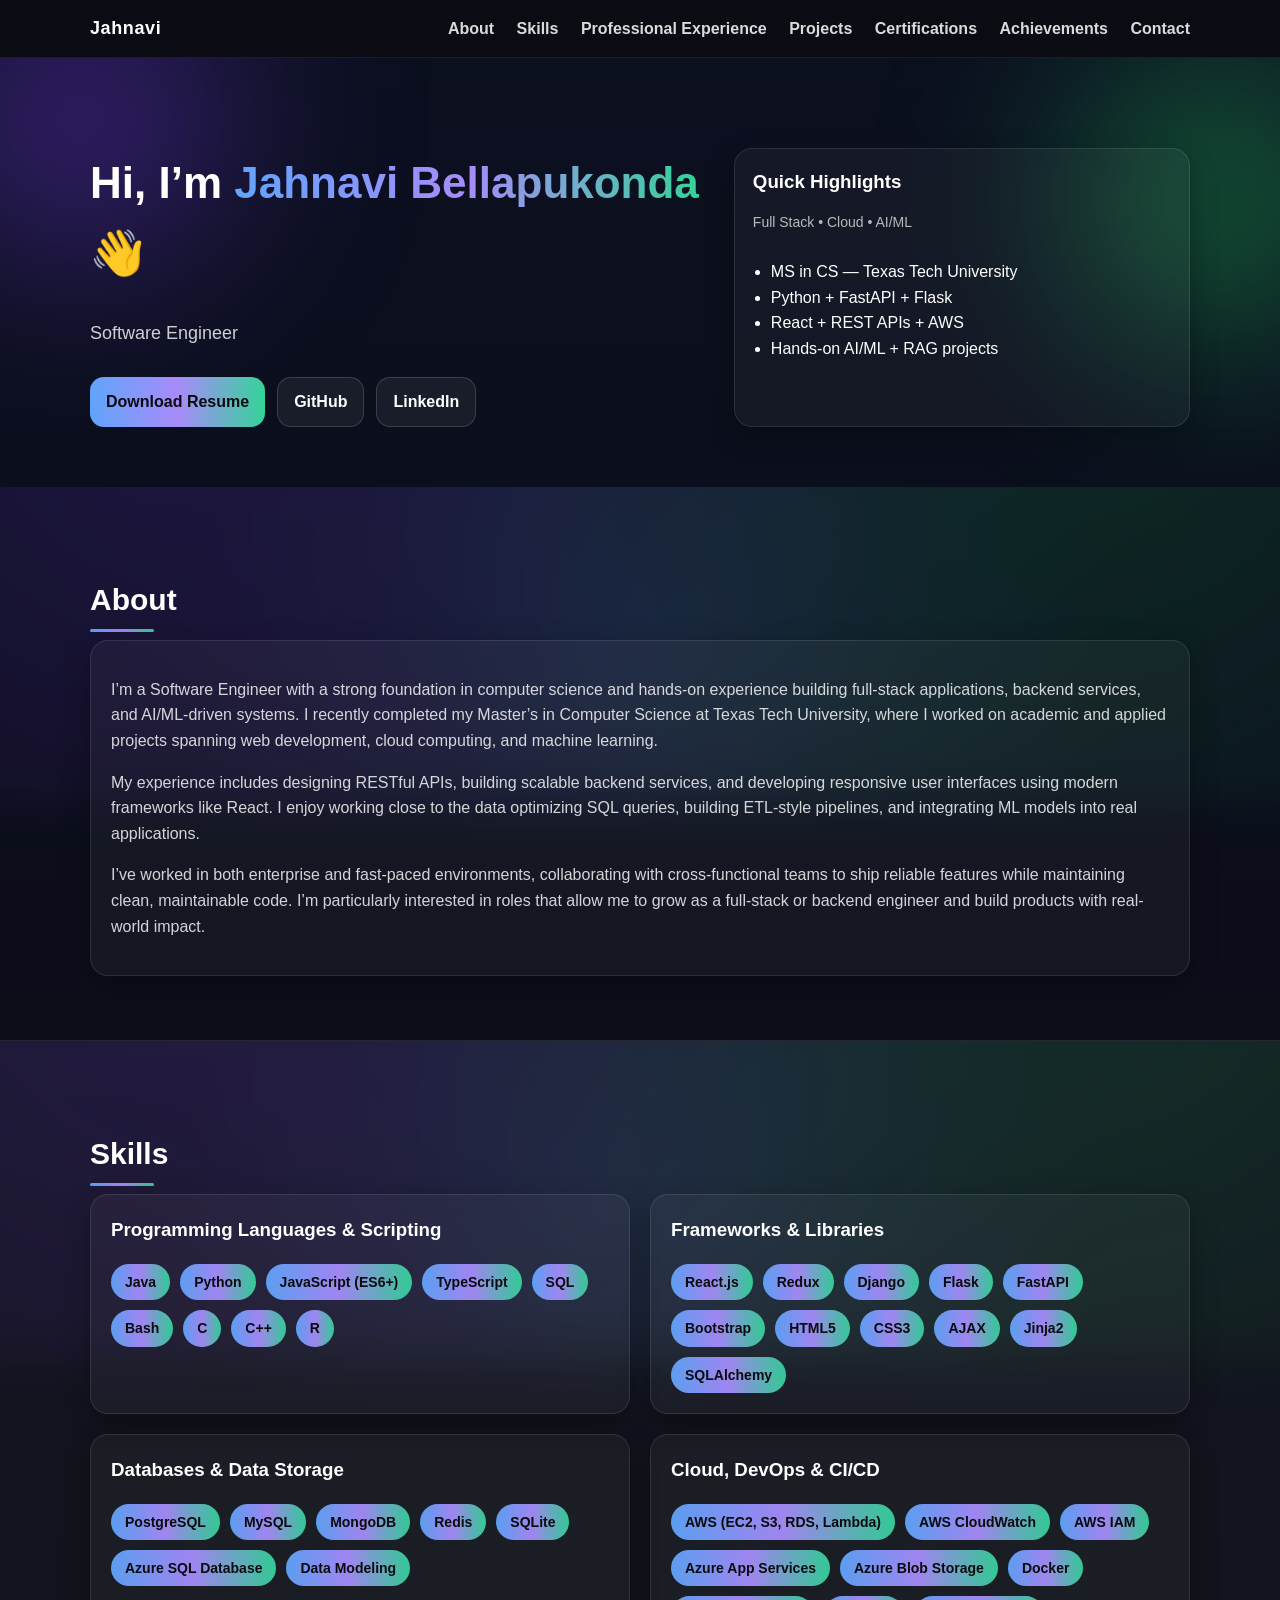
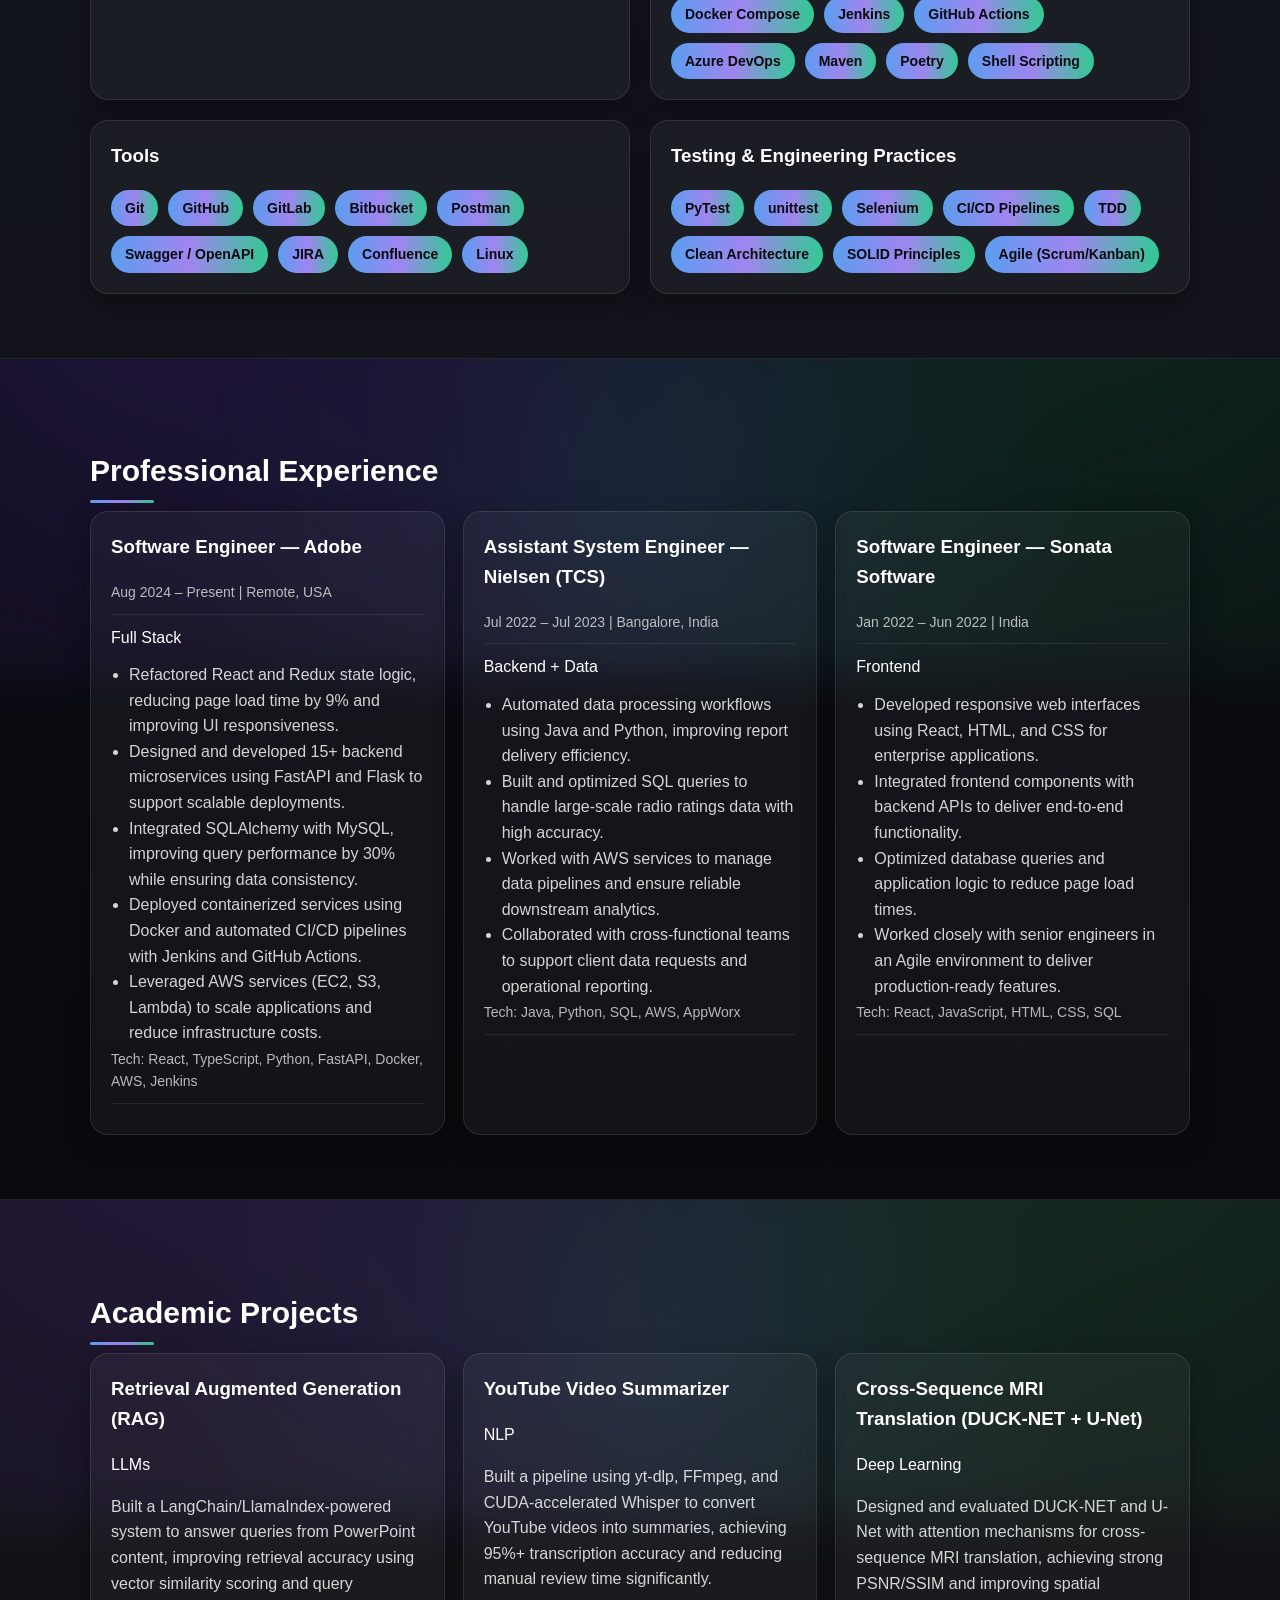
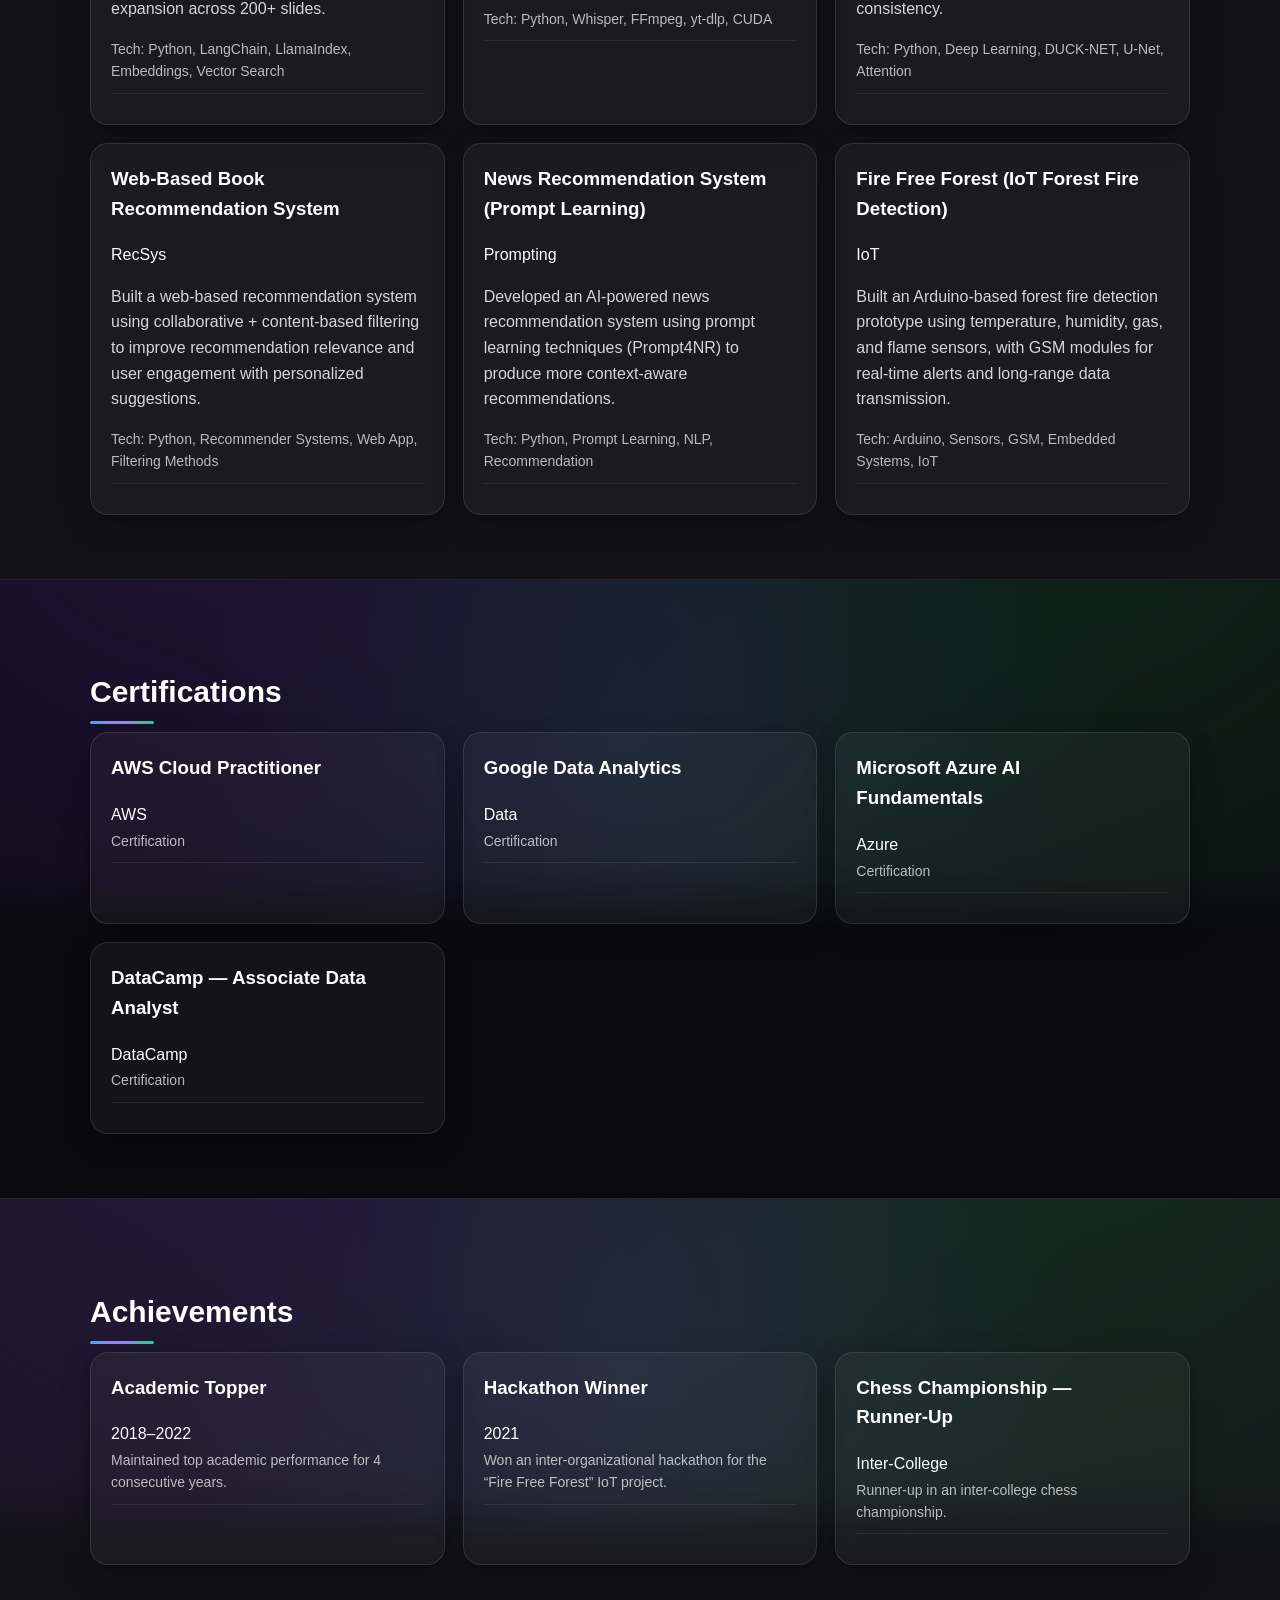
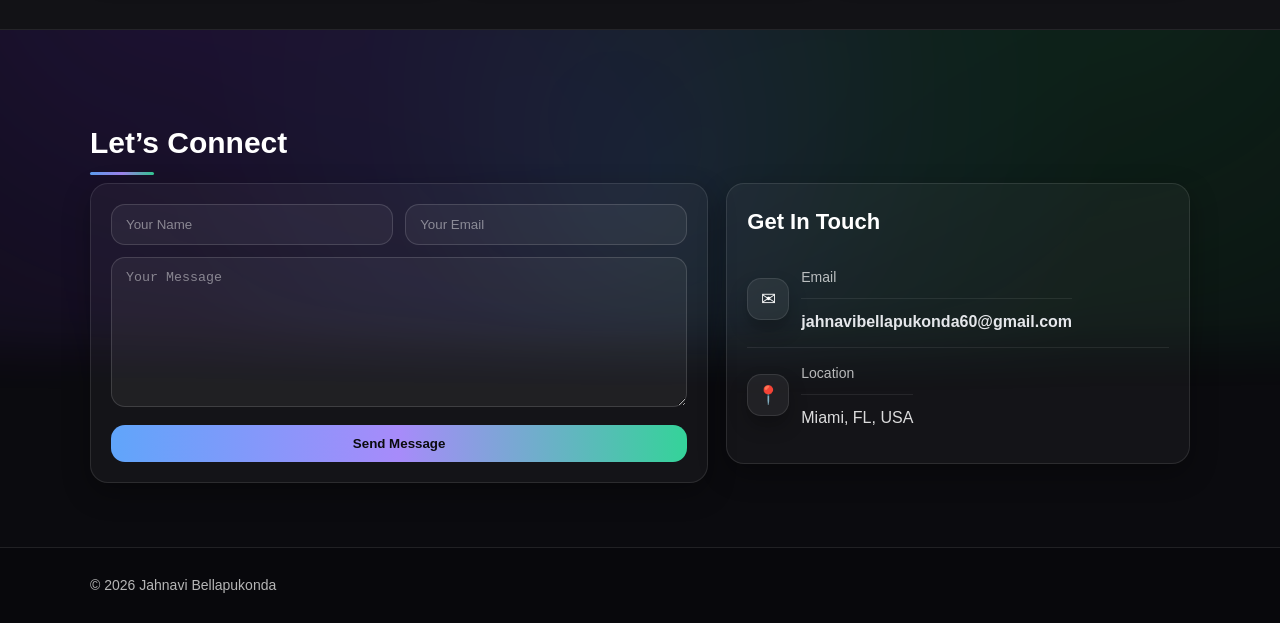
==== commit 78ddd2c4: "Add files via upload" ====
--- a/index.html
+++ b/index.html
@@ -1,504 +1,499 @@
-<!DOCTYPE html>
-<html lang="en">
-<head>
-  <meta charset="UTF-8" />
-  <meta name="viewport" content="width=device-width, initial-scale=1.0"/>
-  <title>Jahnavi Bellapukonda | Portfolio</title>
-  <link rel="stylesheet" href="style.css"/>
-</head>
-<body>
-
-  <header class="header">
-    <div class="container nav">
-      <div class="logo">Jahnavi</div>
-      <nav>
-        <a href="#about">About</a>
-        <a href="#skills">Skills</a>
-        <a href="#experience">Professional Experience</a>
-        <a href="#projects">Projects</a>
-        <a href="#certs">Certifications</a>
-        <a href="#achievements">Achievements</a>
-        <a href="#contact">Contact</a>
-      </nav>
-    </div>
-  </header>
-
-  <main>
-    <!-- HERO -->
-    <section class="hero section-glow" id="home">
-      <div class="container hero-grid">
-        <div>
-          <h1>Hi, I’m <span class="accent">Jahnavi Bellapukonda</span> 👋</h1>
-          <p class="subtitle" id="typing">Software Engineer | Full Stack | Cloud | AI/ML</p>
-
-          <div class="btn-row">
-            <a class="btn primary" href="assets/resume.pdf" target="_blank" rel="noopener">Download Resume</a>
-            <a class="btn" href="https://github.com/JahnaviB4" target="_blank" rel="noopener">GitHub</a>
-            <a class="btn" href="https://www.linkedin.com/in/jahnavi-bellapukonda-11b91227b/" target="_blank" rel="noopener">LinkedIn</a>
-          </div>
-        </div>
-
-        <!-- RIGHT CARD: PHOTO + HIGHLIGHTS -->
-        <div class="card profile-card card-hover">
-          <div class="profile-top">
-            <img class="avatar" src="assets/profile.jpg" alt="Jahnavi profile photo" />
-            <div>
-              <h3 class="profile-name">Quick Highlights</h3>
-              <p class="meta">Full Stack • Cloud • AI/ML</p>
-            </div>
-          </div>
-
-          <ul class="highlights">
-            <li>MS in CS — Texas Tech University</li>
-            <li>Python + FastAPI + Flask</li>
-            <li>React + REST APIs + AWS</li>
-            <li>Hands-on AI/ML + RAG projects</li>
-          </ul>
-        </div>
-      </div>
-    </section>
-
-    <!-- ABOUT -->
-    <section id="about" class="section section-glow">
-      <div class="container">
-        <div class="section-head">
-          <div class="kicker">PROFILE</div>
-          <h2>About</h2>
-          <div class="section-line"></div>
-        </div>
-
-        <div class="card card-hover soft-pad">
-          <p>
-            I’m a Software Engineer with a strong foundation in computer science and hands-on experience building
-            full-stack applications, backend services, and AI/ML-driven systems. I recently completed my Master’s
-            in Computer Science at Texas Tech University, where I worked on academic and applied projects spanning
-            web development, cloud computing, and machine learning.
-          </p>
-          <p>
-            My experience includes designing RESTful APIs, building scalable backend services, and developing
-            responsive user interfaces using modern frameworks like React. I enjoy working close to the data optimizing
-            SQL queries, building ETL-style pipelines, and integrating ML models into real applications.
-          </p>
-          <p>
-            I’ve worked in both enterprise and fast-paced environments, collaborating with cross-functional teams to ship
-            reliable features while maintaining clean, maintainable code. I’m particularly interested in roles that allow
-            me to grow as a full-stack or backend engineer and build products with real-world impact.
-          </p>
-        </div>
-      </div>
-    </section>
-
-    <!-- SKILLS -->
-    <section id="skills" class="section alt section-glow">
-      <div class="container">
-        <div class="section-head">
-          <div class="kicker">STACK</div>
-          <h2>Skills</h2>
-          <div class="section-line"></div>
-        </div>
-
-        <div class="grid-2">
-          <div class="chipbox card-hover">
-            <h3>Programming Languages & Scripting</h3>
-            <div class="chips">
-              <span class="chip">Java</span>
-              <span class="chip">Python</span>
-              <span class="chip">JavaScript (ES6+)</span>
-              <span class="chip">TypeScript</span>
-              <span class="chip">SQL</span>
-              <span class="chip">Bash</span>
-              <span class="chip">C</span>
-              <span class="chip">C++</span>
-              <span class="chip">R</span>
-            </div>
-          </div>
-
-          <div class="chipbox card-hover">
-            <h3>Frameworks & Libraries</h3>
-            <div class="chips">
-              <span class="chip">React.js</span>
-              <span class="chip">Redux</span>
-              <span class="chip">Django</span>
-              <span class="chip">Flask</span>
-              <span class="chip">FastAPI</span>
-              <span class="chip">Bootstrap</span>
-              <span class="chip">HTML5</span>
-              <span class="chip">CSS3</span>
-              <span class="chip">AJAX</span>
-              <span class="chip">Jinja2</span>
-              <span class="chip">SQLAlchemy</span>
-            </div>
-          </div>
-
-          <div class="chipbox card-hover">
-            <h3>Databases & Data Storage</h3>
-            <div class="chips">
-              <span class="chip">PostgreSQL</span>
-              <span class="chip">MySQL</span>
-              <span class="chip">MongoDB</span>
-              <span class="chip">Redis</span>
-              <span class="chip">SQLite</span>
-              <span class="chip">Azure SQL Database</span>
-              <span class="chip">Data Modeling</span>
-            </div>
-          </div>
-
-          <div class="chipbox card-hover">
-            <h3>Cloud, DevOps & CI/CD</h3>
-            <div class="chips">
-              <span class="chip">AWS (EC2, S3, RDS, Lambda)</span>
-              <span class="chip">AWS CloudWatch</span>
-              <span class="chip">AWS IAM</span>
-              <span class="chip">Azure App Services</span>
-              <span class="chip">Azure Blob Storage</span>
-              <span class="chip">Docker</span>
-              <span class="chip">Docker Compose</span>
-              <span class="chip">Jenkins</span>
-              <span class="chip">GitHub Actions</span>
-              <span class="chip">Azure DevOps</span>
-              <span class="chip">Maven</span>
-              <span class="chip">Poetry</span>
-              <span class="chip">Shell Scripting</span>
-            </div>
-          </div>
-
-          <div class="chipbox card-hover">
-            <h3>Tools</h3>
-            <div class="chips">
-              <span class="chip">Git</span>
-              <span class="chip">GitHub</span>
-              <span class="chip">GitLab</span>
-              <span class="chip">Bitbucket</span>
-              <span class="chip">Postman</span>
-              <span class="chip">Swagger / OpenAPI</span>
-              <span class="chip">JIRA</span>
-              <span class="chip">Confluence</span>
-              <span class="chip">Linux</span>
-            </div>
-          </div>
-
-          <div class="chipbox card-hover">
-            <h3>Testing & Engineering Practices</h3>
-            <div class="chips">
-              <span class="chip">PyTest</span>
-              <span class="chip">unittest</span>
-              <span class="chip">Selenium</span>
-              <span class="chip">CI/CD Pipelines</span>
-              <span class="chip">TDD</span>
-              <span class="chip">Clean Architecture</span>
-              <span class="chip">SOLID Principles</span>
-              <span class="chip">Agile (Scrum/Kanban)</span>
-            </div>
-          </div>
-        </div>
-      </div>
-    </section>
-
-    <!-- EXPERIENCE -->
-    <section id="experience" class="section section-glow">
-      <div class="container">
-        <div class="section-head">
-          <div class="kicker">WORK</div>
-          <h2>Professional Experience</h2>
-          <div class="section-line"></div>
-        </div>
-
-        <div class="cards">
-          <article class="proj card-hover">
-            <div class="card-top">
-              <div>
-                <h3>Software Engineer — Adobe</h3>
-                <p class="meta">Aug 2024 – Present | Remote, USA</p>
-              </div>
-              <span class="pill">Full Stack</span>
-            </div>
-
-            <ul>
-              <li>Refactored React and Redux state logic, reducing page load time by 9% and improving UI responsiveness.</li>
-              <li>Designed and developed 15+ backend microservices using FastAPI and Flask to support scalable deployments.</li>
-              <li>Integrated SQLAlchemy with MySQL, improving query performance by 30% while ensuring data consistency.</li>
-              <li>Deployed containerized services using Docker and automated CI/CD pipelines with Jenkins and GitHub Actions.</li>
-              <li>Leveraged AWS services (EC2, S3, Lambda) to scale applications and reduce infrastructure costs.</li>
-            </ul>
-            <p class="meta">Tech: React, TypeScript, Python, FastAPI, Docker, AWS, Jenkins</p>
-          </article>
-
-          <article class="proj card-hover">
-            <div class="card-top">
-              <div>
-                <h3>Assistant System Engineer — Nielsen (TCS)</h3>
-                <p class="meta">Jul 2022 – Jul 2023 | Bangalore, India</p>
-              </div>
-              <span class="pill">Backend + Data</span>
-            </div>
-
-            <ul>
-              <li>Automated data processing workflows using Java and Python, improving report delivery efficiency.</li>
-              <li>Built and optimized SQL queries to handle large-scale radio ratings data with high accuracy.</li>
-              <li>Worked with AWS services to manage data pipelines and ensure reliable downstream analytics.</li>
-              <li>Collaborated with cross-functional teams to support client data requests and operational reporting.</li>
-            </ul>
-            <p class="meta">Tech: Java, Python, SQL, AWS, AppWorx</p>
-          </article>
-
-          <article class="proj card-hover">
-            <div class="card-top">
-              <div>
-                <h3>Software Engineer — Sonata Software</h3>
-                <p class="meta">Jan 2022 – Jun 2022 | India</p>
-              </div>
-              <span class="pill">Frontend</span>
-            </div>
-
-            <ul>
-              <li>Developed responsive web interfaces using React, HTML, and CSS for enterprise applications.</li>
-              <li>Integrated frontend components with backend APIs to deliver end-to-end functionality.</li>
-              <li>Optimized database queries and application logic to reduce page load times.</li>
-              <li>Worked closely with senior engineers in an Agile environment to deliver production-ready features.</li>
-            </ul>
-            <p class="meta">Tech: React, JavaScript, HTML, CSS, SQL</p>
-          </article>
-        </div>
-      </div>
-    </section>
-
-    <!-- PROJECTS -->
-    <section id="projects" class="section alt section-glow">
-      <div class="container">
-        <div class="section-head">
-          <div class="kicker">BUILD</div>
-          <h2>Academic Projects</h2>
-          <div class="section-line"></div>
-        </div>
-
-        <div class="cards">
-          <article class="proj card-hover">
-            <div class="card-top">
-              <h3>Retrieval Augmented Generation (RAG)</h3>
-              <span class="pill">LLMs</span>
-            </div>
-            <p>
-              Built a LangChain/LlamaIndex-powered system to answer queries from PowerPoint content, improving retrieval
-              accuracy using vector similarity scoring and query expansion across 200+ slides.
-            </p>
-            <p class="meta">Tech: Python, LangChain, LlamaIndex, Embeddings, Vector Search</p>
-          </article>
-
-          <article class="proj card-hover">
-            <div class="card-top">
-              <h3>YouTube Video Summarizer</h3>
-              <span class="pill">NLP</span>
-            </div>
-            <p>
-              Built a pipeline using yt-dlp, FFmpeg, and CUDA-accelerated Whisper to convert YouTube videos into summaries,
-              achieving 95%+ transcription accuracy and reducing manual review time significantly.
-            </p>
-            <p class="meta">Tech: Python, Whisper, FFmpeg, yt-dlp, CUDA</p>
-          </article>
-
-          <article class="proj card-hover">
-            <div class="card-top">
-              <h3>Cross-Sequence MRI Translation (DUCK-NET + U-Net)</h3>
-              <span class="pill">Deep Learning</span>
-            </div>
-            <p>
-              Designed and evaluated DUCK-NET and U-Net with attention mechanisms for cross-sequence MRI translation,
-              achieving strong PSNR/SSIM and improving spatial consistency.
-            </p>
-            <p class="meta">Tech: Python, Deep Learning, DUCK-NET, U-Net, Attention</p>
-          </article>
-
-          <article class="proj card-hover">
-            <div class="card-top">
-              <h3>Web-Based Book Recommendation System</h3>
-              <span class="pill">RecSys</span>
-            </div>
-            <p>
-              Built a web-based recommendation system using collaborative + content-based filtering to improve recommendation
-              relevance and user engagement with personalized suggestions.
-            </p>
-            <p class="meta">Tech: Python, Recommender Systems, Web App, Filtering Methods</p>
-          </article>
-
-          <article class="proj card-hover">
-            <div class="card-top">
-              <h3>News Recommendation System (Prompt Learning)</h3>
-              <span class="pill">Prompting</span>
-            </div>
-            <p>
-              Developed an AI-powered news recommendation system using prompt learning techniques (Prompt4NR) to produce
-              more context-aware recommendations.
-            </p>
-            <p class="meta">Tech: Python, Prompt Learning, NLP, Recommendation</p>
-          </article>
-
-          <article class="proj card-hover">
-            <div class="card-top">
-              <h3>Fire Free Forest (IoT Forest Fire Detection)</h3>
-              <span class="pill">IoT</span>
-            </div>
-            <p>
-              Built an Arduino-based forest fire detection prototype using temperature, humidity, gas, and flame sensors, with
-              GSM modules for real-time alerts and long-range data transmission.
-            </p>
-            <p class="meta">Tech: Arduino, Sensors, GSM, Embedded Systems, IoT</p>
-          </article>
-        </div>
-      </div>
-    </section>
-
-    <!-- CERTIFICATIONS -->
-    <section id="certs" class="section section-glow">
-      <div class="container">
-        <div class="section-head">
-          <div class="kicker">CREDENTIALS</div>
-          <h2>Certifications</h2>
-          <div class="section-line"></div>
-        </div>
-
-        <div class="cards">
-          <article class="proj card-hover">
-            <div class="card-top">
-              <h3>AWS Cloud Practitioner</h3>
-              <span class="pill">AWS</span>
-            </div>
-            <p class="meta">Certification</p>
-          </article>
-
-          <article class="proj card-hover">
-            <div class="card-top">
-              <h3>Google Data Analytics</h3>
-              <span class="pill">Data</span>
-            </div>
-            <p class="meta">Certification</p>
-          </article>
-
-          <article class="proj card-hover">
-            <div class="card-top">
-              <h3>Microsoft Azure AI Fundamentals</h3>
-              <span class="pill">Azure</span>
-            </div>
-            <p class="meta">Certification</p>
-          </article>
-
-          <!-- NEW CERT -->
-          <article class="proj card-hover">
-            <div class="card-top">
-              <h3>DataCamp — Associate Data Analyst</h3>
-              <span class="pill">DataCamp</span>
-            </div>
-            <p class="meta">Certification</p>
-          </article>
-        </div>
-      </div>
-    </section>
-
-    <!-- ACHIEVEMENTS (NEW) -->
-    <section id="achievements" class="section alt section-glow">
-      <div class="container">
-        <div class="section-head">
-          <div class="kicker">HIGHLIGHTS</div>
-          <h2>Achievements</h2>
-          <div class="section-line"></div>
-        </div>
-
-        <div class="cards">
-          <article class="proj card-hover">
-            <div class="card-top">
-              <h3>Academic Topper</h3>
-              <span class="pill">2018–2022</span>
-            </div>
-            <p class="meta">Maintained top academic performance for 4 consecutive years.</p>
-          </article>
-
-          <article class="proj card-hover">
-            <div class="card-top">
-              <h3>Hackathon Winner</h3>
-              <span class="pill">2021</span>
-            </div>
-            <p class="meta">Won an inter-organizational hackathon for the “Fire Free Forest” IoT project.</p>
-          </article>
-
-          <article class="proj card-hover">
-            <div class="card-top">
-              <h3>Chess Championship — Runner-Up</h3>
-              <span class="pill">Inter-College</span>
-            </div>
-            <p class="meta">Runner-up in an inter-college chess championship.</p>
-          </article>
-        </div>
-      </div>
-    </section>
-
-    <!-- CONTACT -->
-    <section id="contact" class="section section-glow">
-  <div class="container">
-    <div class="section-head">
-      <div class="kicker">CONTACT</div>
-      <h2>Let’s Connect</h2>
-      <div class="section-line"></div>
-    </div>
-
-    <div class="contact-grid">
-      <!-- LEFT: FORM -->
-      <div class="proj contact-card card-hover">
-        <form id="contactForm"
-      class="contact-form"
-      action="https://formsubmit.co/jahnavibellapukonda60@gmail.com"
-      method="POST">
-          
-          <input type="hidden" name="_subject" value="New message from portfolio">
-          <input type="hidden" name="_captcha" value="false">
-          <input type="hidden" name="_template" value="table">
-         
-
-          <div class="row-2">
-            <input class="input" type="text" name="name" placeholder="Your Name" required>
-            <input class="input" type="email" name="email" placeholder="Your Email" required>
-          </div>
-
-          <textarea class="input textarea" name="message" placeholder="Your Message" required></textarea>
-
-          <button class="btn primary submit-btn" type="submit">Send Message</button>
-        </form>
-        
-
-        
-      </div>
-
-      <!-- RIGHT: GET IN TOUCH -->
-      <div class="proj contact-info card-hover">
-        <h3 class="contact-title">Get In Touch</h3>
-
-        <div class="info-item">
-          <div class="info-icon" aria-hidden="true">✉</div>
-          <div>
-            <div class="meta">Email</div>
-            <a class="info-link" href="mailto:jahnavibellapukonda60@gmail.com">
-              jahnavibellapukonda60@gmail.com
-            </a>
-          </div>
-        </div>
-
-        <div class="info-item">
-          <div class="info-icon" aria-hidden="true">📍</div>
-          <div>
-            <div class="meta">Location</div>
-            <div class="info-text">Miami, FL, USA</div>
-          </div>
-        </div>
-      </div>
-    </div>
-  </div>
-</section>
-
-
-  </main>
-
-  <footer class="footer">
-    <div class="container">© <span id="year"></span> Jahnavi Bellapukonda</div>
-  </footer>
-
-  <script src="scriprt.js"></script>
-</body>
-</html>
+<!DOCTYPE html>
+<html lang="en">
+<head>
+  <meta charset="UTF-8" />
+  <meta name="viewport" content="width=device-width, initial-scale=1.0"/>
+  <title>Jahnavi Bellapukonda | Portfolio</title>
+  <link rel="stylesheet" href="style.css"/>
+</head>
+<body>
+
+  <header class="header">
+    <div class="container nav">
+      <div class="logo">Jahnavi</div>
+      <nav>
+        <a href="#about">About</a>
+        <a href="#skills">Skills</a>
+        <a href="#experience">Professional Experience</a>
+        <a href="#projects">Projects</a>
+        <a href="#certs">Certifications</a>
+        <a href="#achievements">Achievements</a>
+        <a href="#contact">Contact</a>
+      </nav>
+    </div>
+  </header>
+
+  <main>
+    <!-- HERO -->
+    <section class="hero section-glow" id="home">
+      <div class="container hero-grid">
+        <div>
+          <h1>Hi, I’m <span class="accent">Jahnavi Bellapukonda</span> 👋</h1>
+          <p class="subtitle" id="typing">Software Engineer | Full Stack | Cloud | AI/ML</p>
+
+          <div class="btn-row">
+            <a class="btn primary" href="assets/resume.pdf" target="_blank" rel="noopener">Download Resume</a>
+            <a class="btn" href="https://github.com/JahnaviB4" target="_blank" rel="noopener">GitHub</a>
+            <a class="btn" href="https://www.linkedin.com/in/jahnavi-bellapukonda-11b91227b/" target="_blank" rel="noopener">LinkedIn</a>
+          </div>
+        </div>
+
+        <!-- RIGHT CARD: PHOTO REMOVED (kept card + content) -->
+        <div class="card profile-card card-hover">
+          <div class="profile-top">
+            <div>
+              <h3 class="profile-name">Quick Highlights</h3>
+              <p class="meta">Full Stack • Cloud • AI/ML</p>
+            </div>
+          </div>
+
+          <ul class="highlights">
+            <li>MS in CS — Texas Tech University</li>
+            <li>Python + FastAPI + Flask</li>
+            <li>React + REST APIs + AWS</li>
+            <li>Hands-on AI/ML + RAG projects</li>
+          </ul>
+        </div>
+      </div>
+    </section>
+
+    <!-- ABOUT -->
+    <section id="about" class="section section-glow">
+      <div class="container">
+        <div class="section-head">
+          <div class="kicker">PROFILE</div>
+          <h2>About</h2>
+          <div class="section-line"></div>
+        </div>
+
+        <div class="card card-hover soft-pad">
+          <p>
+            I’m a Software Engineer with a strong foundation in computer science and hands-on experience building
+            full-stack applications, backend services, and AI/ML-driven systems. I recently completed my Master’s
+            in Computer Science at Texas Tech University, where I worked on academic and applied projects spanning
+            web development, cloud computing, and machine learning.
+          </p>
+          <p>
+            My experience includes designing RESTful APIs, building scalable backend services, and developing
+            responsive user interfaces using modern frameworks like React. I enjoy working close to the data optimizing
+            SQL queries, building ETL-style pipelines, and integrating ML models into real applications.
+          </p>
+          <p>
+            I’ve worked in both enterprise and fast-paced environments, collaborating with cross-functional teams to ship
+            reliable features while maintaining clean, maintainable code. I’m particularly interested in roles that allow
+            me to grow as a full-stack or backend engineer and build products with real-world impact.
+          </p>
+        </div>
+      </div>
+    </section>
+
+    <!-- SKILLS -->
+    <section id="skills" class="section alt section-glow">
+      <div class="container">
+        <div class="section-head">
+          <div class="kicker">STACK</div>
+          <h2>Skills</h2>
+          <div class="section-line"></div>
+        </div>
+
+        <div class="grid-2">
+          <div class="chipbox card-hover">
+            <h3>Programming Languages & Scripting</h3>
+            <div class="chips">
+              <span class="chip">Java</span>
+              <span class="chip">Python</span>
+              <span class="chip">JavaScript (ES6+)</span>
+              <span class="chip">TypeScript</span>
+              <span class="chip">SQL</span>
+              <span class="chip">Bash</span>
+              <span class="chip">C</span>
+              <span class="chip">C++</span>
+              <span class="chip">R</span>
+            </div>
+          </div>
+
+          <div class="chipbox card-hover">
+            <h3>Frameworks & Libraries</h3>
+            <div class="chips">
+              <span class="chip">React.js</span>
+              <span class="chip">Redux</span>
+              <span class="chip">Django</span>
+              <span class="chip">Flask</span>
+              <span class="chip">FastAPI</span>
+              <span class="chip">Bootstrap</span>
+              <span class="chip">HTML5</span>
+              <span class="chip">CSS3</span>
+              <span class="chip">AJAX</span>
+              <span class="chip">Jinja2</span>
+              <span class="chip">SQLAlchemy</span>
+            </div>
+          </div>
+
+          <div class="chipbox card-hover">
+            <h3>Databases & Data Storage</h3>
+            <div class="chips">
+              <span class="chip">PostgreSQL</span>
+              <span class="chip">MySQL</span>
+              <span class="chip">MongoDB</span>
+              <span class="chip">Redis</span>
+              <span class="chip">SQLite</span>
+              <span class="chip">Azure SQL Database</span>
+              <span class="chip">Data Modeling</span>
+            </div>
+          </div>
+
+          <div class="chipbox card-hover">
+            <h3>Cloud, DevOps & CI/CD</h3>
+            <div class="chips">
+              <span class="chip">AWS (EC2, S3, RDS, Lambda)</span>
+              <span class="chip">AWS CloudWatch</span>
+              <span class="chip">AWS IAM</span>
+              <span class="chip">Azure App Services</span>
+              <span class="chip">Azure Blob Storage</span>
+              <span class="chip">Docker</span>
+              <span class="chip">Docker Compose</span>
+              <span class="chip">Jenkins</span>
+              <span class="chip">GitHub Actions</span>
+              <span class="chip">Azure DevOps</span>
+              <span class="chip">Maven</span>
+              <span class="chip">Poetry</span>
+              <span class="chip">Shell Scripting</span>
+            </div>
+          </div>
+
+          <div class="chipbox card-hover">
+            <h3>Tools</h3>
+            <div class="chips">
+              <span class="chip">Git</span>
+              <span class="chip">GitHub</span>
+              <span class="chip">GitLab</span>
+              <span class="chip">Bitbucket</span>
+              <span class="chip">Postman</span>
+              <span class="chip">Swagger / OpenAPI</span>
+              <span class="chip">JIRA</span>
+              <span class="chip">Confluence</span>
+              <span class="chip">Linux</span>
+            </div>
+          </div>
+
+          <div class="chipbox card-hover">
+            <h3>Testing & Engineering Practices</h3>
+            <div class="chips">
+              <span class="chip">PyTest</span>
+              <span class="chip">unittest</span>
+              <span class="chip">Selenium</span>
+              <span class="chip">CI/CD Pipelines</span>
+              <span class="chip">TDD</span>
+              <span class="chip">Clean Architecture</span>
+              <span class="chip">SOLID Principles</span>
+              <span class="chip">Agile (Scrum/Kanban)</span>
+            </div>
+          </div>
+        </div>
+      </div>
+    </section>
+
+    <!-- EXPERIENCE -->
+    <section id="experience" class="section section-glow">
+      <div class="container">
+        <div class="section-head">
+          <div class="kicker">WORK</div>
+          <h2>Professional Experience</h2>
+          <div class="section-line"></div>
+        </div>
+
+        <div class="cards">
+          <article class="proj card-hover">
+            <div class="card-top">
+              <div>
+                <h3>Software Engineer — Adobe</h3>
+                <p class="meta">Aug 2024 – Present | Remote, USA</p>
+              </div>
+              <span class="pill">Full Stack</span>
+            </div>
+
+            <ul>
+              <li>Refactored React and Redux state logic, reducing page load time by 9% and improving UI responsiveness.</li>
+              <li>Designed and developed 15+ backend microservices using FastAPI and Flask to support scalable deployments.</li>
+              <li>Integrated SQLAlchemy with MySQL, improving query performance by 30% while ensuring data consistency.</li>
+              <li>Deployed containerized services using Docker and automated CI/CD pipelines with Jenkins and GitHub Actions.</li>
+              <li>Leveraged AWS services (EC2, S3, Lambda) to scale applications and reduce infrastructure costs.</li>
+            </ul>
+            <p class="meta">Tech: React, TypeScript, Python, FastAPI, Docker, AWS, Jenkins</p>
+          </article>
+
+          <article class="proj card-hover">
+            <div class="card-top">
+              <div>
+                <h3>Assistant System Engineer — Nielsen (TCS)</h3>
+                <p class="meta">Jul 2022 – Jul 2023 | Bangalore, India</p>
+              </div>
+              <span class="pill">Backend + Data</span>
+            </div>
+
+            <ul>
+              <li>Automated data processing workflows using Java and Python, improving report delivery efficiency.</li>
+              <li>Built and optimized SQL queries to handle large-scale radio ratings data with high accuracy.</li>
+              <li>Worked with AWS services to manage data pipelines and ensure reliable downstream analytics.</li>
+              <li>Collaborated with cross-functional teams to support client data requests and operational reporting.</li>
+            </ul>
+            <p class="meta">Tech: Java, Python, SQL, AWS, AppWorx</p>
+          </article>
+
+          <article class="proj card-hover">
+            <div class="card-top">
+              <div>
+                <h3>Software Engineer — Sonata Software</h3>
+                <p class="meta">Jan 2022 – Jun 2022 | India</p>
+              </div>
+              <span class="pill">Frontend</span>
+            </div>
+
+            <ul>
+              <li>Developed responsive web interfaces using React, HTML, and CSS for enterprise applications.</li>
+              <li>Integrated frontend components with backend APIs to deliver end-to-end functionality.</li>
+              <li>Optimized database queries and application logic to reduce page load times.</li>
+              <li>Worked closely with senior engineers in an Agile environment to deliver production-ready features.</li>
+            </ul>
+            <p class="meta">Tech: React, JavaScript, HTML, CSS, SQL</p>
+          </article>
+        </div>
+      </div>
+    </section>
+
+    <!-- PROJECTS -->
+    <section id="projects" class="section alt section-glow">
+      <div class="container">
+        <div class="section-head">
+          <div class="kicker">BUILD</div>
+          <h2>Academic Projects</h2>
+          <div class="section-line"></div>
+        </div>
+
+        <div class="cards">
+          <article class="proj card-hover">
+            <div class="card-top">
+              <h3>Retrieval Augmented Generation (RAG)</h3>
+              <span class="pill">LLMs</span>
+            </div>
+            <p>
+              Built a LangChain/LlamaIndex-powered system to answer queries from PowerPoint content, improving retrieval
+              accuracy using vector similarity scoring and query expansion across 200+ slides.
+            </p>
+            <p class="meta">Tech: Python, LangChain, LlamaIndex, Embeddings, Vector Search</p>
+          </article>
+
+          <article class="proj card-hover">
+            <div class="card-top">
+              <h3>YouTube Video Summarizer</h3>
+              <span class="pill">NLP</span>
+            </div>
+            <p>
+              Built a pipeline using yt-dlp, FFmpeg, and CUDA-accelerated Whisper to convert YouTube videos into summaries,
+              achieving 95%+ transcription accuracy and reducing manual review time significantly.
+            </p>
+            <p class="meta">Tech: Python, Whisper, FFmpeg, yt-dlp, CUDA</p>
+          </article>
+
+          <article class="proj card-hover">
+            <div class="card-top">
+              <h3>Cross-Sequence MRI Translation (DUCK-NET + U-Net)</h3>
+              <span class="pill">Deep Learning</span>
+            </div>
+            <p>
+              Designed and evaluated DUCK-NET and U-Net with attention mechanisms for cross-sequence MRI translation,
+              achieving strong PSNR/SSIM and improving spatial consistency.
+            </p>
+            <p class="meta">Tech: Python, Deep Learning, DUCK-NET, U-Net, Attention</p>
+          </article>
+
+          <article class="proj card-hover">
+            <div class="card-top">
+              <h3>Web-Based Book Recommendation System</h3>
+              <span class="pill">RecSys</span>
+            </div>
+            <p>
+              Built a web-based recommendation system using collaborative + content-based filtering to improve recommendation
+              relevance and user engagement with personalized suggestions.
+            </p>
+            <p class="meta">Tech: Python, Recommender Systems, Web App, Filtering Methods</p>
+          </article>
+
+          <article class="proj card-hover">
+            <div class="card-top">
+              <h3>News Recommendation System (Prompt Learning)</h3>
+              <span class="pill">Prompting</span>
+            </div>
+            <p>
+              Developed an AI-powered news recommendation system using prompt learning techniques (Prompt4NR) to produce
+              more context-aware recommendations.
+            </p>
+            <p class="meta">Tech: Python, Prompt Learning, NLP, Recommendation</p>
+          </article>
+
+          <article class="proj card-hover">
+            <div class="card-top">
+              <h3>Fire Free Forest (IoT Forest Fire Detection)</h3>
+              <span class="pill">IoT</span>
+            </div>
+            <p>
+              Built an Arduino-based forest fire detection prototype using temperature, humidity, gas, and flame sensors, with
+              GSM modules for real-time alerts and long-range data transmission.
+            </p>
+            <p class="meta">Tech: Arduino, Sensors, GSM, Embedded Systems, IoT</p>
+          </article>
+        </div>
+      </div>
+    </section>
+
+    <!-- CERTIFICATIONS -->
+    <section id="certs" class="section section-glow">
+      <div class="container">
+        <div class="section-head">
+          <div class="kicker">CREDENTIALS</div>
+          <h2>Certifications</h2>
+          <div class="section-line"></div>
+        </div>
+
+        <div class="cards">
+          <article class="proj card-hover">
+            <div class="card-top">
+              <h3>AWS Cloud Practitioner</h3>
+              <span class="pill">AWS</span>
+            </div>
+            <p class="meta">Certification</p>
+          </article>
+
+          <article class="proj card-hover">
+            <div class="card-top">
+              <h3>Google Data Analytics</h3>
+              <span class="pill">Data</span>
+            </div>
+            <p class="meta">Certification</p>
+          </article>
+
+          <article class="proj card-hover">
+            <div class="card-top">
+              <h3>Microsoft Azure AI Fundamentals</h3>
+              <span class="pill">Azure</span>
+            </div>
+            <p class="meta">Certification</p>
+          </article>
+
+          <article class="proj card-hover">
+            <div class="card-top">
+              <h3>DataCamp — Associate Data Analyst</h3>
+              <span class="pill">DataCamp</span>
+            </div>
+            <p class="meta">Certification</p>
+          </article>
+        </div>
+      </div>
+    </section>
+
+    <!-- ACHIEVEMENTS ----->
+    <section id="achievements" class="section alt section-glow">
+      <div class="container">
+        <div class="section-head">
+          <div class="kicker">HIGHLIGHTS</div>
+          <h2>Achievements</h2>
+          <div class="section-line"></div>
+        </div>
+
+        <div class="cards">
+          <article class="proj card-hover">
+            <div class="card-top">
+              <h3>Academic Topper</h3>
+              <span class="pill">2018–2022</span>
+            </div>
+            <p class="meta">Maintained top academic performance for 4 consecutive years.</p>
+          </article>
+
+          <article class="proj card-hover">
+            <div class="card-top">
+              <h3>Hackathon Winner</h3>
+              <span class="pill">2021</span>
+            </div>
+            <p class="meta">Won an inter-organizational hackathon for the “Fire Free Forest” IoT project.</p>
+          </article>
+
+          <article class="proj card-hover">
+            <div class="card-top">
+              <h3>Chess Championship — Runner-Up</h3>
+              <span class="pill">Inter-College</span>
+            </div>
+            <p class="meta">Runner-up in an inter-college chess championship.</p>
+          </article>
+        </div>
+      </div>
+    </section>
+
+    <!-- CONTACT -->
+    <section id="contact" class="section section-glow">
+      <div class="container">
+        <div class="section-head">
+          <div class="kicker">CONTACT</div>
+          <h2>Let’s Connect</h2>
+          <div class="section-line"></div>
+        </div>
+
+        <div class="contact-grid">
+          <!-- LEFT: FORM -->
+          <div class="proj contact-card card-hover">
+            <form id="contactForm"
+              class="contact-form"
+              action="https://formsubmit.co/jahnavibellapukonda60@gmail.com"
+              method="POST">
+
+              <input type="hidden" name="_subject" value="New message from portfolio">
+              <input type="hidden" name="_captcha" value="false">
+              <input type="hidden" name="_template" value="table">
+              <input type="hidden" name="_next" value="index.html#contact">
+
+
+              <div class="row-2">
+                <input class="input" type="text" name="name" placeholder="Your Name" required>
+                <input class="input" type="email" name="email" placeholder="Your Email" required>
+              </div>
+
+              <textarea class="input textarea" name="message" placeholder="Your Message" required></textarea>
+
+              <button class="btn primary submit-btn" type="submit">Send Message</button>
+            </form>
+          </div>
+
+          <!-- RIGHT: GET IN TOUCH -->
+          <div class="proj contact-info card-hover">
+            <h3 class="contact-title">Get In Touch</h3>
+
+            <div class="info-item">
+              <div class="info-icon" aria-hidden="true">✉</div>
+              <div>
+                <div class="meta">Email</div>
+                <a class="info-link" href="mailto:jahnavibellapukonda60@gmail.com">
+                  jahnavibellapukonda60@gmail.com
+                </a>
+              </div>
+            </div>
+
+            <div class="info-item">
+              <div class="info-icon" aria-hidden="true">📍</div>
+              <div>
+                <div class="meta">Location</div>
+                <div class="info-text">Miami, FL, USA</div>
+              </div>
+            </div>
+          </div>
+        </div>
+      </div>
+    </section>
+  </main>
+
+  <footer class="footer">
+    <div class="container">© <span id="year"></span> Jahnavi Bellapukonda</div>
+  </footer>
+
+  <!-- KEEP your filename as-is -->
+  <script src="scriprt.js"></script>
+</body>
+</html> 
--- a/style.css
+++ b/style.css
@@ -1,554 +1,561 @@
-/* =====================
-   GLOBAL STYLES
-===================== */
-* { box-sizing: border-box; }
-
-html { scroll-behavior: smooth; }
-
-body {
-  margin: 0;
-  font-family: "Inter", Arial, sans-serif;
-  background: linear-gradient(180deg, #0b1020 0%, #0b0b0f 50%, #0b0b0f 100%);
-  color: #ffffff;
-  line-height: 1.6;
-}
-
-/* Make all sections feel like the hero (subtle texture + glow) */
-.section {
-  padding: 64px 0;
-  position: relative;
-  overflow: hidden;
-}
-
-.section::before {
-  content: "";
-  position: absolute;
-  inset: -200px -120px auto -120px;
-  height: 520px;
-  background:
-    radial-gradient(circle at 20% 20%, rgba(124, 58, 237, 0.22) 0%, transparent 60%),
-    radial-gradient(circle at 80% 20%, rgba(34, 197, 94, 0.18) 0%, transparent 58%),
-    radial-gradient(circle at 50% 70%, rgba(96, 165, 250, 0.14) 0%, transparent 55%);
-  filter: blur(26px);
-  opacity: 0.8;
-  pointer-events: none;
-  z-index: 0;
-}
-
-.section > .container {
-  position: relative;
-  z-index: 1;
-}
-
-.section.alt {
-  background: rgba(255, 255, 255, 0.03);
-  border-top: 1px solid rgba(255, 255, 255, 0.08);
-  border-bottom: 1px solid rgba(255, 255, 255, 0.08);
-}
-
-/* Subtle “grid noise” for depth */
-body::before {
-  content: "";
-  position: fixed;
-  inset: 0;
-  background:
-    linear-gradient(rgba(255,255,255,0.04) 1px, transparent 1px),
-    linear-gradient(90deg, rgba(255,255,255,0.04) 1px, transparent 1px);
-  background-size: 48px 48px;
-  opacity: 0.03;
-  pointer-events: none;
-  z-index: -1;
-}
-
-/* =====================
-   LAYOUT
-===================== */
-.container {
-  width: min(1100px, 92%);
-  margin: 0 auto;
-}
-
-/* =====================
-   HEADER / NAV
-===================== */
-.header {
-  position: sticky;
-  top: 0;
-  z-index: 100;
-  background: rgba(10, 10, 15, 0.7);
-  backdrop-filter: blur(12px);
-  border-bottom: 1px solid rgba(255,255,255,0.08);
-}
-
-.nav {
-  display: flex;
-  align-items: center;
-  justify-content: space-between;
-  padding: 14px 0;
-}
-
-.logo {
-  font-size: 18px;
-  font-weight: 800;
-  letter-spacing: 0.6px;
-}
-
-nav a {
-  margin-left: 18px;
-  text-decoration: none;
-  color: rgba(255,255,255,0.85);
-  font-weight: 600;
-}
-
-nav a:hover { color: #ffffff; }
-
-/* =====================
-   HERO SECTION
-===================== */
-.hero {
-  position: relative;
-  padding: 90px 0 60px;
-  overflow: hidden;
-}
-
-/* Glow blobs */
-.hero::before,
-.hero::after {
-  content: "";
-  position: absolute;
-  width: 520px;
-  height: 520px;
-  filter: blur(90px);
-  opacity: 0.55;
-  border-radius: 50%;
-  z-index: 0;
-}
-
-.hero::before {
-  left: -180px;
-  top: -200px;
-  background: radial-gradient(circle, #7c3aed 0%, transparent 60%);
-}
-
-.hero::after {
-  right: -200px;
-  top: -120px;
-  background: radial-gradient(circle, #22c55e 0%, transparent 60%);
-}
-
-.hero-grid {
-  position: relative;
-  z-index: 1;
-  display: grid;
-  grid-template-columns: 1.35fr 1fr;
-  gap: 28px;
-}
-
-h1 {
-  font-size: 44px;
-  margin: 0 0 12px;
-}
-
-.subtitle {
-  font-size: 18px;
-  color: rgba(255,255,255,0.8);
-  margin-bottom: 20px;
-}
-
-.accent {
-  background: linear-gradient(90deg, #60a5fa, #a78bfa, #34d399);
-  background-clip: text;
-  -webkit-background-clip: text;
-  color: transparent;
-}
-
-/* =====================
-   BUTTONS
-===================== */
-.btn-row {
-  display: flex;
-  gap: 12px;
-  flex-wrap: wrap;
-  margin-top: 10px;
-}
-
-.btn {
-  padding: 11px 16px;
-  border-radius: 14px;
-  text-decoration: none;
-  font-weight: 700;
-  color: #ffffff;
-  border: 1px solid rgba(255,255,255,0.15);
-  background: rgba(255,255,255,0.06);
-  transition: transform 0.15s ease, background 0.15s ease, box-shadow 0.15s ease;
-  display: inline-flex;
-  align-items: center;
-  justify-content: center;
-}
-
-.btn:hover {
-  transform: translateY(-2px);
-  background: rgba(255,255,255,0.12);
-  box-shadow: 0 14px 30px rgba(0,0,0,0.4);
-}
-
-.btn.primary {
-  border: none;
-  color: #0b0b0f;
-  background: linear-gradient(90deg, #60a5fa, #a78bfa, #34d399);
-}
-
-/* =====================
-   TEXT
-===================== */
-h2 {
-  font-size: 30px;
-  margin-bottom: 16px;
-  position: relative;
-  display: inline-block;
-}
-
-h2::after {
-  content: "";
-  position: absolute;
-  left: 0;
-  bottom: -8px;
-  width: 64px;
-  height: 3px;
-  border-radius: 999px;
-  background: linear-gradient(90deg, #60a5fa, #a78bfa, #34d399);
-  opacity: 0.95;
-}
-
-h3 { margin-top: 0; }
-
-p { color: rgba(255,255,255,0.82); }
-
-.meta {
-  font-size: 14px;
-  color: rgba(255,255,255,0.7);
-}
-
-/* =====================
-   CARDS (Base)
-===================== */
-.card,
-.proj,
-.chipbox {
-  background: rgba(255,255,255,0.04);
-  border: 1px solid rgba(255,255,255,0.10);
-  border-radius: 18px;
-  padding: 20px;
-  box-shadow: 0 10px 28px rgba(0,0,0,0.3);
-  position: relative;
-  overflow: hidden;
-  transition: transform 0.18s ease, box-shadow 0.18s ease, border-color 0.18s ease, background 0.18s ease;
-}
-
-/* Gradient “sheen” overlay */
-.card::before,
-.proj::before,
-.chipbox::before {
-  content: "";
-  position: absolute;
-  inset: -2px;
-  background: radial-gradient(circle at 15% 10%, rgba(96,165,250,0.18), transparent 55%),
-              radial-gradient(circle at 85% 30%, rgba(167,139,250,0.16), transparent 55%),
-              radial-gradient(circle at 70% 90%, rgba(52,211,153,0.14), transparent 55%);
-  opacity: 0;
-  transition: opacity 0.18s ease;
-  pointer-events: none;
-}
-
-/* Card hover for ALL blocks you asked:
-   - Skills blocks (chipbox)
-   - Professional Experience cards (proj)
-   - Academic Projects cards (proj)
-   - Certifications cards (proj)
-   - Achievements cards (use .proj as well in HTML)
-*/
-.card:hover,
-.proj:hover,
-.chipbox:hover {
-  transform: translateY(-6px);
-  background: rgba(255,255,255,0.06);
-  border-color: rgba(147,197,253,0.35);
-  box-shadow: 0 18px 42px rgba(0,0,0,0.45);
-}
-
-.card:hover::before,
-.proj:hover::before,
-.chipbox:hover::before {
-  opacity: 1;
-}
-
-/* Slight lift on lists inside cards */
-.proj ul {
-  margin: 12px 0 0;
-  padding-left: 18px;
-}
-
-.proj li { color: rgba(255,255,255,0.82); }
-
-.cards {
-  display: grid;
-  grid-template-columns: repeat(3, 1fr);
-  gap: 18px;
-}
-
-/* =====================
-   HERO PROFILE CARD
-===================== */
-.profile-card { padding: 18px; }
-
-.profile-top {
-  display: flex;
-  gap: 14px;
-  align-items: center;
-  margin-bottom: 12px;
-}
-
-.avatar {
-  width: 78px;
-  height: 78px;
-  border-radius: 18px;
-  object-fit: cover;
-  border: 1px solid rgba(255,255,255,0.14);
-  box-shadow: 0 12px 24px rgba(0,0,0,0.35);
-}
-
-.profile-name { margin: 0; }
-
-.highlights {
-  margin: 10px 0 0;
-  padding-left: 18px;
-}
-
-/* =====================
-   SKILLS SECTION
-===================== */
-.grid-2 {
-  display: grid;
-  grid-template-columns: 1fr 1fr;
-  gap: 20px;
-}
-
-.chips {
-  display: flex;
-  flex-wrap: wrap;
-  gap: 10px;
-  margin-top: 10px;
-}
-
-.chip {
-  padding: 7px 14px;
-  font-size: 14px;
-  font-weight: 700;
-  border-radius: 999px;
-  color: #0b0b0f;
-  background: linear-gradient(
-    90deg,
-    rgba(96,165,250,0.95),
-    rgba(167,139,250,0.95),
-    rgba(52,211,153,0.95)
-  );
-  transition: transform 0.12s ease, filter 0.12s ease;
-}
-
-.chip:hover {
-  transform: scale(1.06);
-  filter: brightness(1.05);
-}
-
-/* Add a small badge-like label style if you want to use later */
-.badge {
-  display: inline-flex;
-  align-items: center;
-  gap: 8px;
-  font-weight: 800;
-  font-size: 13px;
-  color: rgba(255,255,255,0.9);
-  padding: 8px 12px;
-  border-radius: 999px;
-  border: 1px solid rgba(255,255,255,0.12);
-  background: rgba(255,255,255,0.05);
-}
-
-/* =====================
-   EXPERIENCE / PROJECTS / CERTS / ACHIEVEMENTS (extra polish)
-===================== */
-/* Title row inside cards: optional for small icons */
-.proj h3 {
-  display: flex;
-  align-items: center;
-  justify-content: space-between;
-  gap: 10px;
-}
-
-.proj h3::after {
-  content: "↗";
-  font-size: 14px;
-  opacity: 0;
-  transform: translateY(2px);
-  transition: opacity 0.18s ease, transform 0.18s ease;
-  color: rgba(191,219,254,0.95);
-}
-
-.proj:hover h3::after {
-  opacity: 1;
-  transform: translateY(0px);
-}
-
-/* Subtle divider line inside project/experience cards */
-.proj .meta {
-  margin-top: 2px;
-  margin-bottom: 10px;
-  padding-bottom: 10px;
-  border-bottom: 1px solid rgba(255,255,255,0.08);
-}
-
-/* =====================
-   CONTACT SECTION
-===================== */
-.contact-grid {
-  display: grid;
-  grid-template-columns: 1.2fr 0.9fr;
-  gap: 18px;
-  align-items: start;
-}
-
-.contact-form { display: grid; gap: 12px; }
-
-.row-2 {
-  display: grid;
-  grid-template-columns: 1fr 1fr;
-  gap: 12px;
-}
-
-.input {
-  width: 100%;
-  padding: 12px 14px;
-  border-radius: 14px;
-  border: 1px solid rgba(255,255,255,0.14);
-  background: rgba(255,255,255,0.05);
-  color: rgba(255,255,255,0.92);
-  outline: none;
-}
-
-.input::placeholder { color: rgba(255,255,255,0.45); }
-
-.input:focus {
-  border-color: rgba(147,197,253,0.65);
-  box-shadow: 0 0 0 3px rgba(147,197,253,0.12);
-}
-
-.textarea {
-  min-height: 150px;
-  resize: vertical;
-}
-
-.submit-btn {
-  margin-top: 6px;
-  cursor: pointer;
-}
-
-.contact-title {
-  margin-bottom: 12px;
-  font-size: 22px;
-}
-
-.info-item {
-  display: flex;
-  gap: 12px;
-  align-items: center;
-  padding: 12px 0;
-  border-bottom: 1px solid rgba(255,255,255,0.08);
-}
-
-.info-item:last-of-type { border-bottom: none; }
-
-.info-icon {
-  width: 42px;
-  height: 42px;
-  border-radius: 14px;
-  display: grid;
-  place-items: center;
-  background: rgba(255,255,255,0.06);
-  border: 1px solid rgba(255,255,255,0.10);
-  box-shadow: 0 10px 18px rgba(0,0,0,0.25);
-  font-size: 18px;
-}
-
-.info-link {
-  color: #e5e7eb;
-  text-decoration: none;
-  font-weight: 700;
-}
-
-.info-link:hover { color: #ffffff; }
-
-.info-text { color: rgba(255,255,255,0.85); }
-
-.socials { margin-top: 16px; }
-
-.socials-title {
-  font-weight: 800;
-  letter-spacing: 0.4px;
-  margin-bottom: 10px;
-  color: rgba(255,255,255,0.9);
-}
-
-.social-row {
-  display: flex;
-  gap: 10px;
-  flex-wrap: wrap;
-}
-
-.social-btn {
-  width: 44px;
-  height: 44px;
-  border-radius: 999px;
-  display: grid;
-  place-items: center;
-  text-decoration: none;
-  font-weight: 900;
-  color: #0b0b0f;
-  background: linear-gradient(90deg, #60a5fa, #a78bfa, #34d399);
-  border: 1px solid rgba(255,255,255,0.12);
-  transition: transform 0.12s ease, box-shadow 0.12s ease, filter 0.12s ease;
-}
-
-.social-btn:hover {
-  transform: translateY(-2px);
-  box-shadow: 0 14px 30px rgba(0,0,0,0.35);
-  filter: brightness(1.05);
-}
-
-/* =====================
-   FOOTER
-===================== */
-.footer {
-  padding: 26px 0;
-  border-top: 1px solid rgba(255,255,255,0.1);
-  background: rgba(0,0,0,0.2);
-  color: rgba(255,255,255,0.7);
-  font-size: 14px;
-}
-
-/* =====================
-   LINKS
-===================== */
-a { color: #93c5fd; }
-a:hover { color: #bfdbfe; }
-
-/* =====================
-   RESPONSIVE
-===================== */
-@media (max-width: 900px) {
-  .hero-grid { grid-template-columns: 1fr; }
-  .cards { grid-template-columns: 1fr; }
-  .grid-2 { grid-template-columns: 1fr; }
-  .contact-grid { grid-template-columns: 1fr; }
-  .row-2 { grid-template-columns: 1fr; }
-  h1 { font-size: 36px; }
-}
+/* =====================
+   GLOBAL STYLES
+===================== */
+* { box-sizing: border-box; }
+
+html { scroll-behavior: smooth; }
+
+body {
+  margin: 0;
+  font-family: "Inter", Arial, sans-serif;
+  background: linear-gradient(180deg, #0b1020 0%, #0b0b0f 50%, #0b0b0f 100%);
+  color: #ffffff;
+  line-height: 1.6;
+}
+
+/* Make all sections feel like the hero (subtle texture + glow) */
+.section {
+  padding: 64px 0;
+  position: relative;
+  overflow: hidden;
+}
+
+.section::before {
+  content: "";
+  position: absolute;
+  inset: -200px -120px auto -120px;
+  height: 520px;
+  background:
+    radial-gradient(circle at 20% 20%, rgba(124, 58, 237, 0.22) 0%, transparent 60%),
+    radial-gradient(circle at 80% 20%, rgba(34, 197, 94, 0.18) 0%, transparent 58%),
+    radial-gradient(circle at 50% 70%, rgba(96, 165, 250, 0.14) 0%, transparent 55%);
+  filter: blur(26px);
+  opacity: 0.8;
+  pointer-events: none;
+  z-index: 0;
+}
+
+.section > .container {
+  position: relative;
+  z-index: 1;
+}
+
+.section.alt {
+  background: rgba(255, 255, 255, 0.03);
+  border-top: 1px solid rgba(255, 255, 255, 0.08);
+  border-bottom: 1px solid rgba(255, 255, 255, 0.08);
+}
+
+/* Subtle “grid noise” for depth */
+body::before {
+  content: "";
+  position: fixed;
+  inset: 0;
+  background:
+    linear-gradient(rgba(255,255,255,0.04) 1px, transparent 1px),
+    linear-gradient(90deg, rgba(255,255,255,0.04) 1px, transparent 1px);
+  background-size: 48px 48px;
+  opacity: 0.03;
+  pointer-events: none;
+  z-index: -1;
+}
+
+/* =====================
+   LAYOUT
+===================== */
+.container {
+  width: min(1100px, 92%);
+  margin: 0 auto;
+}
+
+/* =====================
+   HEADER / NAV
+===================== */
+.header {
+  position: sticky;
+  top: 0;
+  z-index: 100;
+  background: rgba(10, 10, 15, 0.7);
+  backdrop-filter: blur(12px);
+  border-bottom: 1px solid rgba(255,255,255,0.08);
+}
+
+.nav {
+  display: flex;
+  align-items: center;
+  justify-content: space-between;
+  padding: 14px 0;
+}
+
+.logo {
+  font-size: 18px;
+  font-weight: 800;
+  letter-spacing: 0.6px;
+}
+
+nav a {
+  margin-left: 18px;
+  text-decoration: none;
+  color: rgba(255,255,255,0.85);
+  font-weight: 600;
+}
+
+nav a:hover { color: #ffffff; }
+
+/* =====================
+   HERO SECTION
+===================== */
+.hero {
+  position: relative;
+  padding: 90px 0 60px;
+  overflow: hidden;
+}
+
+/* Glow blobs */
+.hero::before,
+.hero::after {
+  content: "";
+  position: absolute;
+  width: 520px;
+  height: 520px;
+  filter: blur(90px);
+  opacity: 0.55;
+  border-radius: 50%;
+  z-index: 0;
+}
+
+.hero::before {
+  left: -180px;
+  top: -200px;
+  background: radial-gradient(circle, #7c3aed 0%, transparent 60%);
+}
+
+.hero::after {
+  right: -200px;
+  top: -120px;
+  background: radial-gradient(circle, #22c55e 0%, transparent 60%);
+}
+
+.hero-grid {
+  position: relative;
+  z-index: 1;
+  display: grid;
+  grid-template-columns: 1.35fr 1fr;
+  gap: 28px;
+}
+
+h1 {
+  font-size: 44px;
+  margin: 0 0 12px;
+}
+
+/* ✅ Prevent fluttering / layout shift in typing text */
+.subtitle {
+  font-size: 18px;
+  color: rgba(255,255,255,0.8);
+  margin-bottom: 20px;
+
+  display: inline-block;
+  min-width: 22ch;
+  min-height: 1.3em;
+  white-space: nowrap;
+}
+
+.accent {
+  background: linear-gradient(90deg, #60a5fa, #a78bfa, #34d399);
+  background-clip: text;
+  -webkit-background-clip: text;
+  color: transparent;
+}
+
+/* =====================
+   BUTTONS
+===================== */
+.btn-row {
+  display: flex;
+  gap: 12px;
+  flex-wrap: wrap;
+  margin-top: 10px;
+}
+
+.btn {
+  padding: 11px 16px;
+  border-radius: 14px;
+  text-decoration: none;
+  font-weight: 700;
+  color: #ffffff;
+  border: 1px solid rgba(255,255,255,0.15);
+  background: rgba(255,255,255,0.06);
+  transition: transform 0.15s ease, background 0.15s ease, box-shadow 0.15s ease;
+  display: inline-flex;
+  align-items: center;
+  justify-content: center;
+}
+
+.btn:hover {
+  transform: translateY(-2px);
+  background: rgba(255,255,255,0.12);
+  box-shadow: 0 14px 30px rgba(0,0,0,0.4);
+}
+
+.btn.primary {
+  border: none;
+  color: #0b0b0f;
+  background: linear-gradient(90deg, #60a5fa, #a78bfa, #34d399);
+}
+
+/* =====================
+   TEXT
+===================== */
+h2 {
+  font-size: 30px;
+  margin-bottom: 16px;
+  position: relative;
+  display: inline-block;
+}
+
+h2::after {
+  content: "";
+  position: absolute;
+  left: 0;
+  bottom: -8px;
+  width: 64px;
+  height: 3px;
+  border-radius: 999px;
+  background: linear-gradient(90deg, #60a5fa, #a78bfa, #34d399);
+  opacity: 0.95;
+}
+
+h3 { margin-top: 0; }
+
+p { color: rgba(255,255,255,0.82); }
+
+.meta {
+  font-size: 14px;
+  color: rgba(255,255,255,0.7);
+}
+
+/* =====================
+   CARDS (Base)
+===================== */
+.card,
+.proj,
+.chipbox {
+  background: rgba(255,255,255,0.04);
+  border: 1px solid rgba(255,255,255,0.10);
+  border-radius: 18px;
+  padding: 20px;
+  box-shadow: 0 10px 28px rgba(0,0,0,0.3);
+  position: relative;
+  overflow: hidden;
+  transition: transform 0.18s ease, box-shadow 0.18s ease, border-color 0.18s ease, background 0.18s ease;
+}
+
+/* Gradient “sheen” overlay */
+.card::before,
+.proj::before,
+.chipbox::before {
+  content: "";
+  position: absolute;
+  inset: -2px;
+  background: radial-gradient(circle at 15% 10%, rgba(96,165,250,0.18), transparent 55%),
+              radial-gradient(circle at 85% 30%, rgba(167,139,250,0.16), transparent 55%),
+              radial-gradient(circle at 70% 90%, rgba(52,211,153,0.14), transparent 55%);
+  opacity: 0;
+  transition: opacity 0.18s ease;
+  pointer-events: none;
+}
+
+.card:hover,
+.proj:hover,
+.chipbox:hover {
+  transform: translateY(-6px);
+  background: rgba(255,255,255,0.06);
+  border-color: rgba(147,197,253,0.35);
+  box-shadow: 0 18px 42px rgba(0,0,0,0.45);
+}
+
+.card:hover::before,
+.proj:hover::before,
+.chipbox:hover::before {
+  opacity: 1;
+}
+
+.proj ul {
+  margin: 12px 0 0;
+  padding-left: 18px;
+}
+
+.proj li { color: rgba(255,255,255,0.82); }
+
+.cards {
+  display: grid;
+  grid-template-columns: repeat(3, 1fr);
+  gap: 18px;
+}
+
+/* =====================
+   HERO PROFILE CARD
+===================== */
+.profile-card { padding: 18px; }
+
+.profile-top {
+  display: flex;
+  gap: 14px;
+  align-items: center;
+  margin-bottom: 12px;
+}
+
+.profile-name { margin: 0; }
+
+.highlights {
+  margin: 10px 0 0;
+  padding-left: 18px;
+}
+
+/* =====================
+   SKILLS SECTION
+===================== */
+.grid-2 {
+  display: grid;
+  grid-template-columns: 1fr 1fr;
+  gap: 20px;
+}
+
+.chips {
+  display: flex;
+  flex-wrap: wrap;
+  gap: 10px;
+  margin-top: 10px;
+}
+
+.chip {
+  padding: 7px 14px;
+  font-size: 14px;
+  font-weight: 700;
+  border-radius: 999px;
+  color: #0b0b0f;
+  background: linear-gradient(
+    90deg,
+    rgba(96,165,250,0.95),
+    rgba(167,139,250,0.95),
+    rgba(52,211,153,0.95)
+  );
+  transition: transform 0.12s ease, filter 0.12s ease;
+}
+
+.chip:hover {
+  transform: scale(1.06);
+  filter: brightness(1.05);
+}
+
+/* =====================
+   EXPERIENCE / PROJECTS / CERTS / ACHIEVEMENTS (extra polish)
+===================== */
+.proj h3 {
+  display: flex;
+  align-items: center;
+  justify-content: space-between;
+  gap: 10px;
+}
+
+.proj h3::after {
+  content: "↗";
+  font-size: 14px;
+  opacity: 0;
+  transform: translateY(2px);
+  transition: opacity 0.18s ease, transform 0.18s ease;
+  color: rgba(191,219,254,0.95);
+}
+
+.proj:hover h3::after {
+  opacity: 1;
+  transform: translateY(0px);
+}
+
+.proj .meta {
+  margin-top: 2px;
+  margin-bottom: 10px;
+  padding-bottom: 10px;
+  border-bottom: 1px solid rgba(255,255,255,0.08);
+}
+
+/* =====================
+   CONTACT SECTION
+===================== */
+.contact-grid {
+  display: grid;
+  grid-template-columns: 1.2fr 0.9fr;
+  gap: 18px;
+  align-items: start;
+}
+
+.contact-form { display: grid; gap: 12px; }
+
+.row-2 {
+  display: grid;
+  grid-template-columns: 1fr 1fr;
+  gap: 12px;
+}
+
+.input {
+  width: 100%;
+  padding: 12px 14px;
+  border-radius: 14px;
+  border: 1px solid rgba(255,255,255,0.14);
+  background: rgba(255,255,255,0.05);
+  color: rgba(255,255,255,0.92);
+  outline: none;
+}
+
+.input::placeholder { color: rgba(255,255,255,0.45); }
+
+.input:focus {
+  border-color: rgba(147,197,253,0.65);
+  box-shadow: 0 0 0 3px rgba(147,197,253,0.12);
+}
+
+.textarea {
+  min-height: 150px;
+  resize: vertical;
+}
+
+.submit-btn {
+  margin-top: 6px;
+  cursor: pointer;
+}
+
+.contact-title {
+  margin-bottom: 12px;
+  font-size: 22px;
+}
+
+.info-item {
+  display: flex;
+  gap: 12px;
+  align-items: center;
+  padding: 12px 0;
+  border-bottom: 1px solid rgba(255,255,255,0.08);
+}
+
+.info-item:last-of-type { border-bottom: none; }
+
+.info-icon {
+  width: 42px;
+  height: 42px;
+  border-radius: 14px;
+  display: grid;
+  place-items: center;
+  background: rgba(255,255,255,0.06);
+  border: 1px solid rgba(255,255,255,0.10);
+  box-shadow: 0 10px 18px rgba(0,0,0,0.25);
+  font-size: 18px;
+}
+
+.info-link {
+  color: #e5e7eb;
+  text-decoration: none;
+  font-weight: 700;
+}
+
+.info-link:hover { color: #ffffff; }
+
+.info-text { color: rgba(255,255,255,0.85); }
+
+/* =====================
+   FOOTER
+===================== */
+.footer {
+  padding: 26px 0;
+  border-top: 1px solid rgba(255,255,255,0.1);
+  background: rgba(0,0,0,0.2);
+  color: rgba(255,255,255,0.7);
+  font-size: 14px;
+}
+
+/* =====================
+   LINKS
+===================== */
+a { color: #93c5fd; }
+a:hover { color: #bfdbfe; }
+
+/* =====================
+   RESPONSIVE
+===================== */
+@media (max-width: 900px) {
+  .hero-grid { grid-template-columns: 1fr; }
+  .cards { grid-template-columns: 1fr; }
+  .grid-2 { grid-template-columns: 1fr; }
+  .contact-grid { grid-template-columns: 1fr; }
+  .row-2 { grid-template-columns: 1fr; }
+  h1 { font-size: 36px; }
+}
+
+.kicker { display: none; }
+
+/* Tablet */
+@media (max-width: 900px) {
+  .container {
+    padding-left: 16px;
+    padding-right: 16px;
+  }
+
+  .hero-grid {
+    grid-template-columns: 1fr !important;
+    gap: 18px;
+  }
+
+  .grid-2 {
+    grid-template-columns: 1fr !important;
+  }
+
+  .cards {
+    gap: 16px;
+  }
+
+  .contact-grid {
+    grid-template-columns: 1fr !important;
+    gap: 16px;
+  }
+
+  h1 {
+    font-size: clamp(28px, 5vw, 40px);
+    line-height: 1.15;
+  }
+}
+
+/* Mobile */
+@media (max-width: 600px) {
+  .nav {
+    flex-direction: column;
+    align-items: flex-start;
+    gap: 10px;
+  }
+
+  .nav nav {
+    width: 100%;
+    overflow-x: auto;
+    white-space: nowrap;
+    -webkit-overflow-scrolling: touch;
+    padding-bottom: 6px;
+  }
+
+  .nav nav a {
+    display: inline-block;
+    margin-right: 12px;
+  }
+
+  .btn-row {
+    flex-wrap: wrap;
+    gap: 10px;
+  }
+
+  .row-2 {
+    grid-template-columns: 1fr !important;
+  }
+
+  .section {
+    padding-top: 56px;
+    padding-bottom: 56px;
+  }
+}
